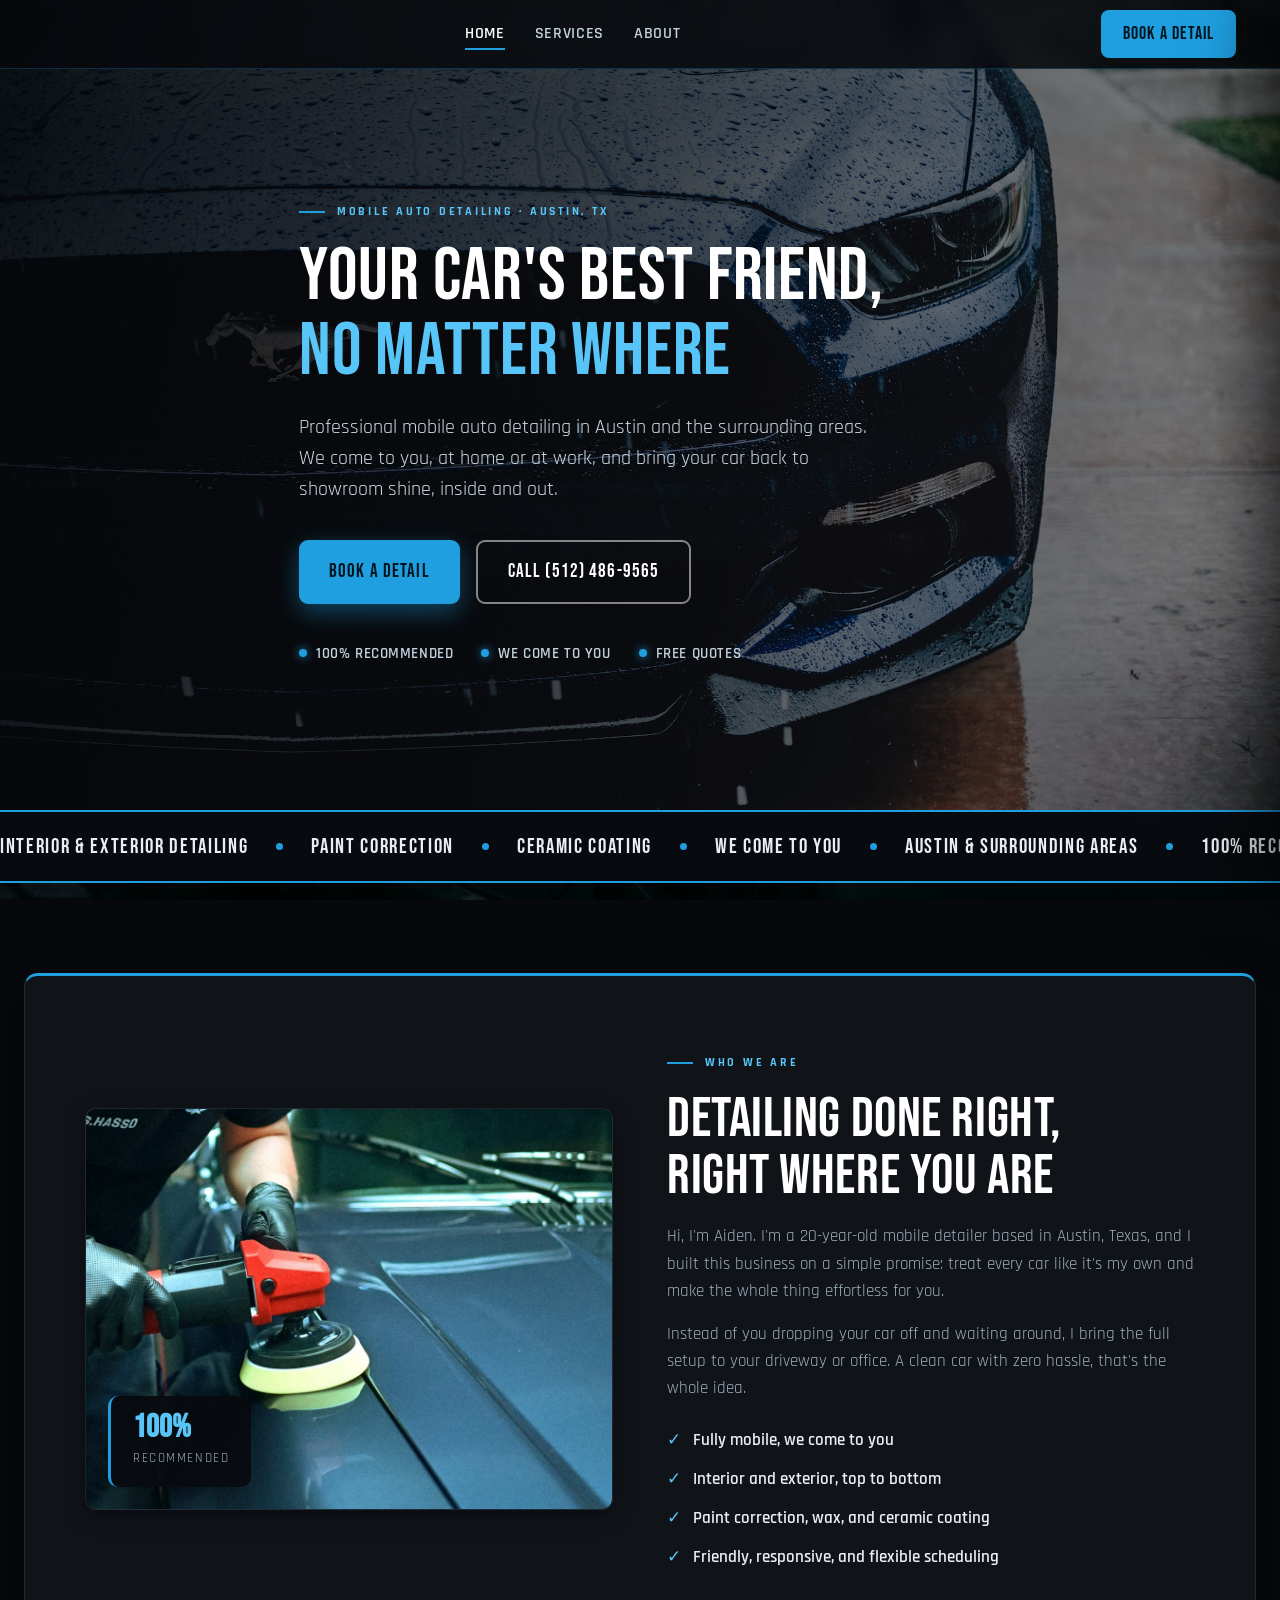
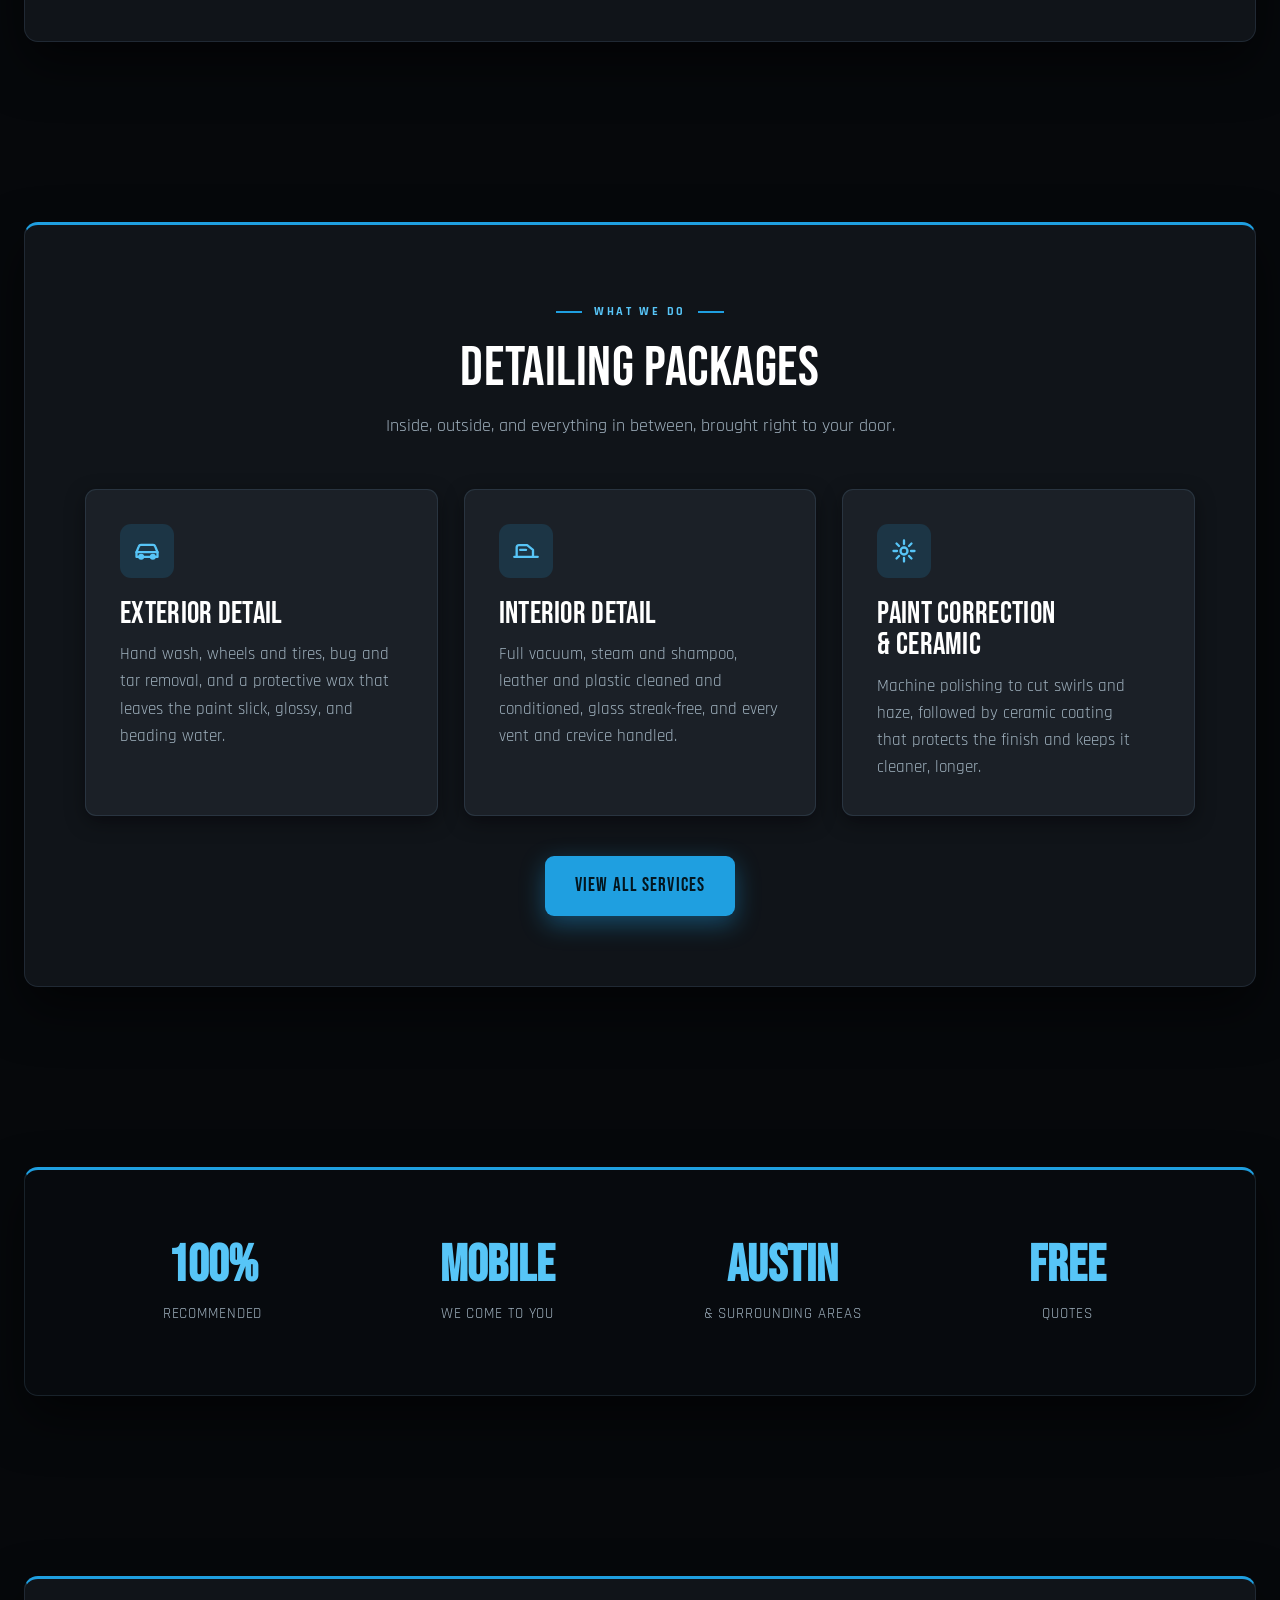
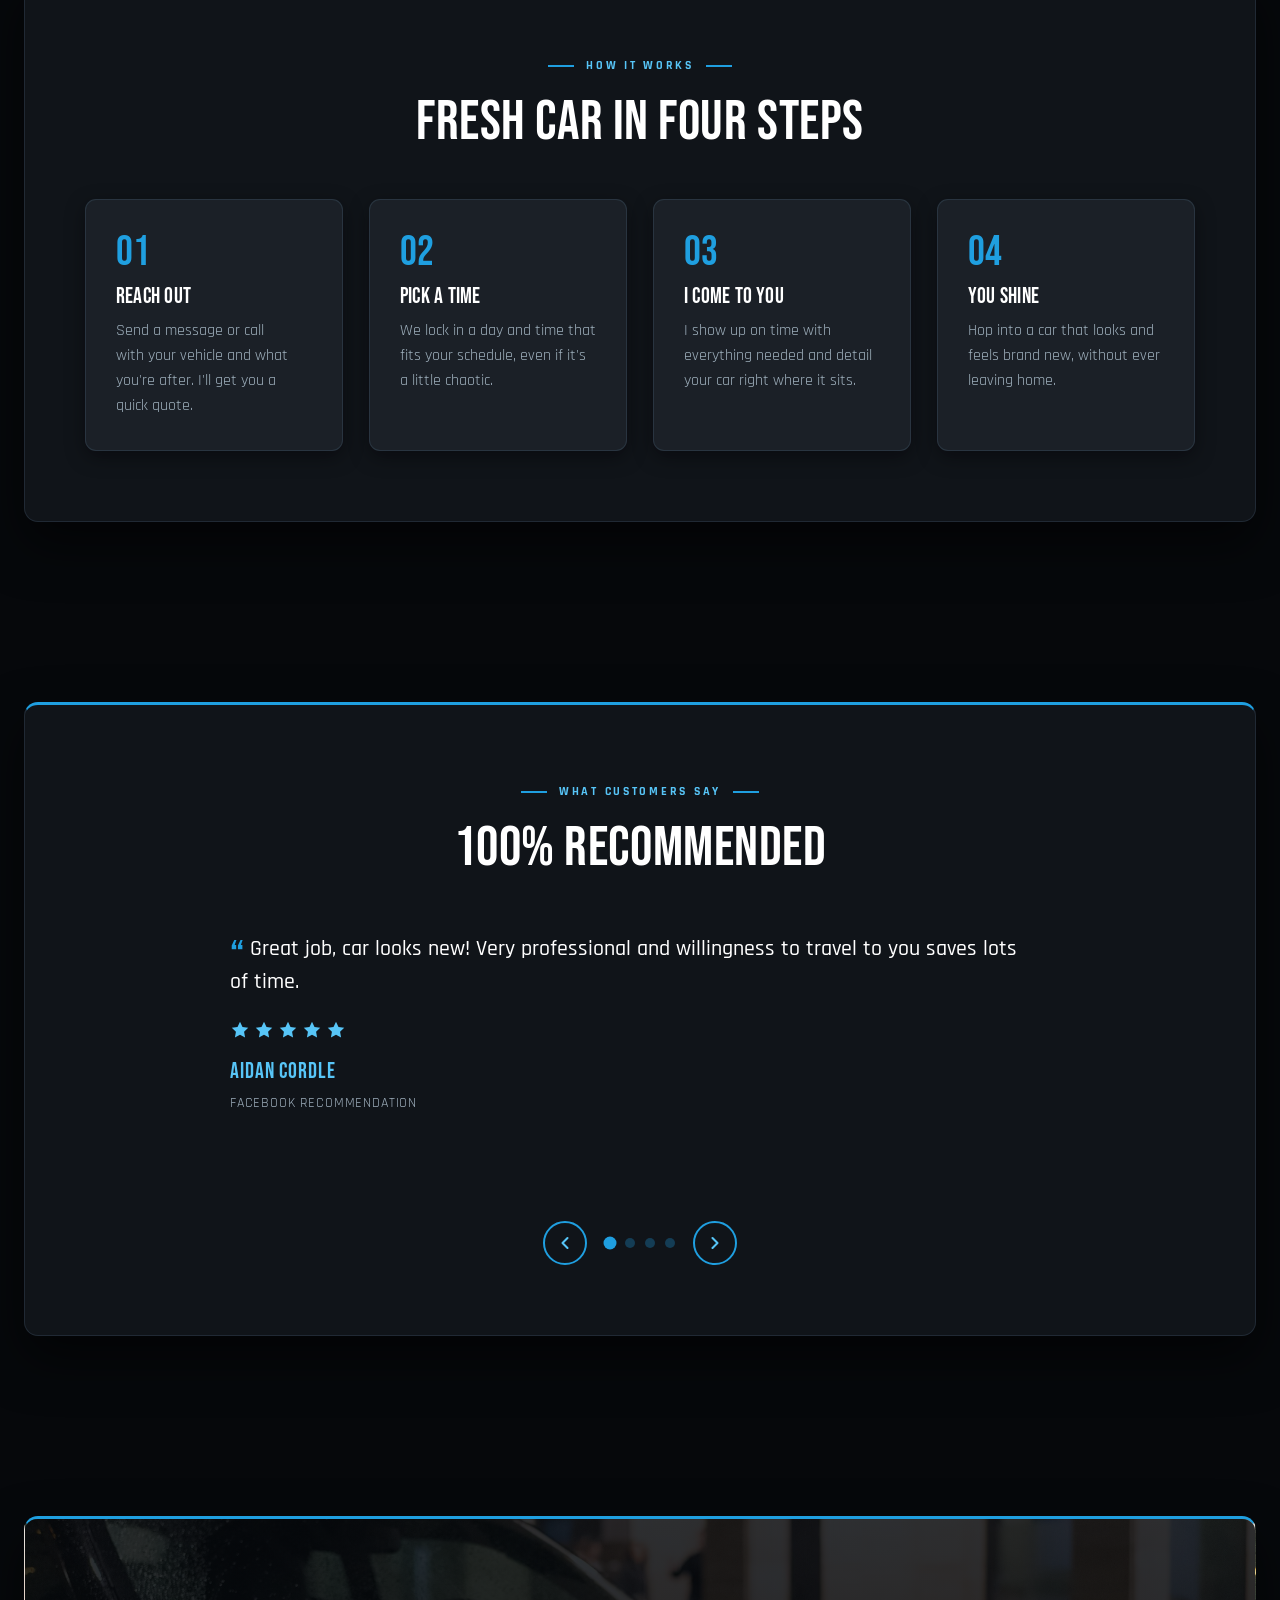
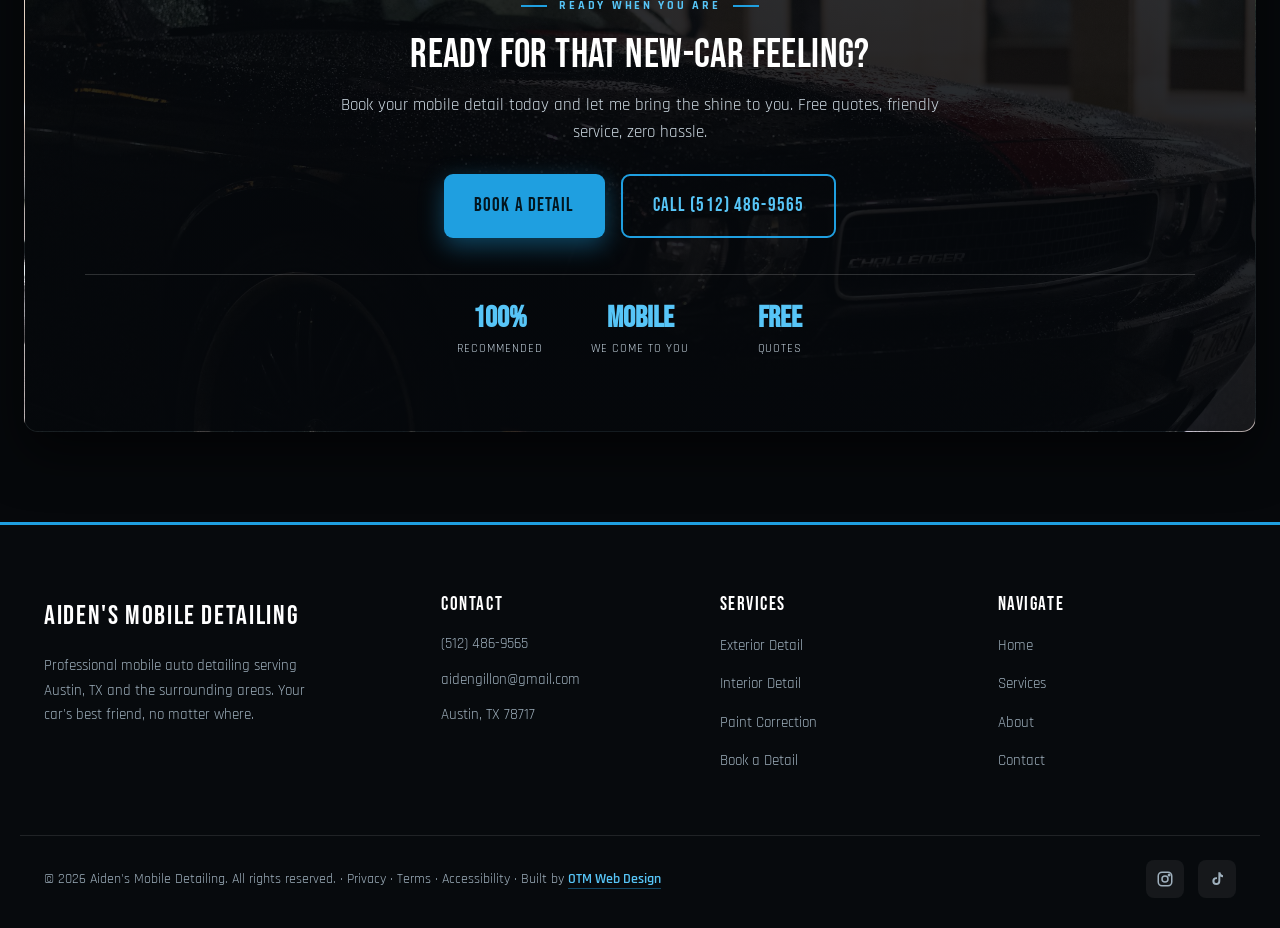
==== index.html @ b5135ea9 "Build Aiden's Mobile Detailing site Mobile auto detailing demo (Austin, TX) on the OTM dark backgrou" ====
<!DOCTYPE html>
<html lang="en">
<head>
  <meta charset="UTF-8">
  <meta name="viewport" content="width=device-width, initial-scale=1.0">

  <title>Mobile Auto Detailing in Austin, TX | Aiden's Mobile Detailing</title>
  <meta name="description" content="Professional mobile auto detailing in Austin, TX. Aiden comes to you for interior and exterior detailing, paint correction, and ceramic coating. Free quotes.">
  <link rel="canonical" href="https://one-true-mission.github.io/aidens-mobile-detailing/">

  <link rel="preconnect" href="https://fonts.googleapis.com">
  <link rel="preconnect" href="https://fonts.gstatic.com" crossorigin>
  <link href="https://fonts.googleapis.com/css2?family=Bebas+Neue&family=Rajdhani:wght@400;500;600;700&display=swap" rel="stylesheet">

  <meta property="og:type" content="website">
  <meta property="og:site_name" content="Aiden's Mobile Detailing">
  <meta property="og:title" content="Mobile Auto Detailing in Austin, TX | Aiden's Mobile Detailing">
  <meta property="og:description" content="Professional mobile auto detailing in Austin, TX. We come to you for interior and exterior detailing, paint correction, and ceramic coating.">
  <meta property="og:url" content="https://one-true-mission.github.io/aidens-mobile-detailing/">
  <meta property="og:image" content="https://one-true-mission.github.io/aidens-mobile-detailing/assets/og-image.jpg">
  <meta name="twitter:card" content="summary_large_image">
  <meta name="twitter:title" content="Mobile Auto Detailing in Austin, TX | Aiden's Mobile Detailing">
  <meta name="twitter:description" content="Professional mobile auto detailing in Austin, TX. We come to you.">
  <meta name="twitter:image" content="https://one-true-mission.github.io/aidens-mobile-detailing/assets/og-image.jpg">

  <script type="application/ld+json">
  {
    "@context": "https://schema.org",
    "@type": "AutoWash",
    "name": "Aiden's Mobile Detailing",
    "description": "Professional mobile auto detailing serving Austin, TX and the surrounding areas. Interior and exterior detailing, paint correction, and ceramic coating, brought to you.",
    "url": "https://one-true-mission.github.io/aidens-mobile-detailing/",
    "logo": "https://one-true-mission.github.io/aidens-mobile-detailing/assets/logo.png",
    "image": "https://one-true-mission.github.io/aidens-mobile-detailing/assets/og-image.jpg",
    "telephone": "+1-512-486-9565",
    "email": "aidengillon@gmail.com",
    "priceRange": "$$",
    "founder": { "@type": "Person", "name": "Aiden Gillon" },
    "address": {
      "@type": "PostalAddress",
      "addressLocality": "Austin",
      "addressRegion": "TX",
      "postalCode": "78717",
      "addressCountry": "US"
    },
    "areaServed": { "@type": "City", "name": "Austin" },
    "aggregateRating": {
      "@type": "AggregateRating",
      "ratingValue": "5.0",
      "reviewCount": "13"
    },
    "sameAs": [
      "https://www.instagram.com/aidens_mobile_detailing/",
      "https://www.tiktok.com/@aidensmobiledetailing"
    ]
  }
  </script>

  <link rel="stylesheet" href="styles.css">
</head>
<body data-page="home">

  <!-- NAV -->
  <nav class="nav">
    <div class="nav-inner">
      <a class="brand" href="index.html" aria-label="Aiden's Mobile Detailing home">
        <img src="assets/logo.png" alt="Aiden's Mobile Detailing logo" onerror="this.style.display='none'">
      </a>
      <ul class="nav-links">
        <li><a href="index.html" data-nav="home">Home</a></li>
        <li><a href="services.html" data-nav="services">Services</a></li>
        <li><a href="about.html" data-nav="about">About</a></li>
      </ul>
      <a href="contact.html" class="nav-cta">Book a Detail</a>
      <button class="hamburger" aria-label="Open menu" aria-expanded="false"><span></span><span></span><span></span></button>
    </div>
  </nav>

  <div class="nav-backdrop"></div>
  <aside class="mobile-menu" aria-label="Mobile navigation">
    <a href="index.html" data-nav="home">Home</a>
    <a href="services.html" data-nav="services">Services</a>
    <a href="about.html" data-nav="about">About</a>
    <a href="contact.html" data-nav="contact">Contact</a>
    <a href="contact.html" class="btn">Book a Detail</a>
  </aside>

  <!-- HERO -->
  <header class="hero" style="background-image:url('assets/hero-home.jpg')">
    <div class="inner hero-content">
      <span class="eyebrow">Mobile Auto Detailing &middot; Austin, TX</span>
      <h1>Your Car's Best Friend, <span>No Matter Where</span></h1>
      <p>Professional mobile auto detailing in Austin and the surrounding areas. We come to you, at home or at work, and bring your car back to showroom shine, inside and out.</p>
      <div class="hero-actions">
        <a href="contact.html" class="btn btn-primary">Book a Detail</a>
        <a href="tel:+15124869565" class="btn btn-ghost">Call (512) 486-9565</a>
      </div>
      <div class="hero-trust">
        <span>100% Recommended</span>
        <span>We Come To You</span>
        <span>Free Quotes</span>
      </div>
    </div>
  </header>

  <!-- MARQUEE -->
  <div class="marquee" aria-hidden="true">
    <div class="marquee-track">
      <span class="marquee-item">Interior &amp; Exterior Detailing</span>
      <span class="marquee-item">Paint Correction</span>
      <span class="marquee-item">Ceramic Coating</span>
      <span class="marquee-item">We Come To You</span>
      <span class="marquee-item">Austin &amp; Surrounding Areas</span>
      <span class="marquee-item">100% Recommended</span>
      <span class="marquee-item">Interior &amp; Exterior Detailing</span>
      <span class="marquee-item">Paint Correction</span>
      <span class="marquee-item">Ceramic Coating</span>
      <span class="marquee-item">We Come To You</span>
      <span class="marquee-item">Austin &amp; Surrounding Areas</span>
      <span class="marquee-item">100% Recommended</span>
    </div>
  </div>

  <!-- INTRO -->
  <section>
    <div class="container">
      <div class="intro-grid">
        <div class="intro-media">
          <img src="assets/about-main.jpg" alt="Aiden machine-polishing a car's paint during a mobile detail" onerror="this.style.display='none'">
          <div class="intro-badge">
            <strong>100%</strong>
            <span>Recommended</span>
          </div>
        </div>
        <div class="intro-copy">
          <span class="eyebrow">Who We Are</span>
          <h2>Detailing Done Right, Right Where You Are</h2>
          <p>Hi, I'm Aiden. I'm a 20-year-old mobile detailer based in Austin, Texas, and I built this business on a simple promise: treat every car like it's my own and make the whole thing effortless for you.</p>
          <p>Instead of you dropping your car off and waiting around, I bring the full setup to your driveway or office. A clean car with zero hassle, that's the whole idea.</p>
          <ul class="intro-list">
            <li>Fully mobile, we come to you</li>
            <li>Interior and exterior, top to bottom</li>
            <li>Paint correction, wax, and ceramic coating</li>
            <li>Friendly, responsive, and flexible scheduling</li>
          </ul>
        </div>
      </div>
    </div>
  </section>

  <!-- SERVICES -->
  <section>
    <div class="container">
      <div class="section-head center">
        <span class="eyebrow eyebrow--center">What We Do</span>
        <h2>Detailing Packages</h2>
        <p class="lede">Inside, outside, and everything in between, brought right to your door.</p>
      </div>
      <div class="card-grid">
        <article class="card">
          <div class="card-icon" aria-hidden="true"><svg viewBox="0 0 24 24" fill="none" stroke="currentColor" stroke-width="2" stroke-linecap="round" stroke-linejoin="round"><path d="M3 13l2-5a2 2 0 0 1 2-1.3h10A2 2 0 0 1 19 8l2 5"/><path d="M3 13h18v4H3z"/><circle cx="7" cy="17" r="1.6"/><circle cx="17" cy="17" r="1.6"/></svg></div>
          <h3>Exterior Detail</h3>
          <p>Hand wash, wheels and tires, bug and tar removal, and a protective wax that leaves the paint slick, glossy, and beading water.</p>
        </article>
        <article class="card">
          <div class="card-icon" aria-hidden="true"><svg viewBox="0 0 24 24" fill="none" stroke="currentColor" stroke-width="2" stroke-linecap="round" stroke-linejoin="round"><path d="M4 17V9a2 2 0 0 1 2-2h7l5 4v6"/><path d="M2 17h20"/><path d="M7 11h5"/></svg></div>
          <h3>Interior Detail</h3>
          <p>Full vacuum, steam and shampoo, leather and plastic cleaned and conditioned, glass streak-free, and every vent and crevice handled.</p>
        </article>
        <article class="card">
          <div class="card-icon" aria-hidden="true"><svg viewBox="0 0 24 24" fill="none" stroke="currentColor" stroke-width="2" stroke-linecap="round" stroke-linejoin="round"><circle cx="12" cy="12" r="3"/><path d="M12 3v3M12 18v3M3 12h3M18 12h3M5.6 5.6l2.1 2.1M16.3 16.3l2.1 2.1M18.4 5.6l-2.1 2.1M7.7 16.3l-2.1 2.1"/></svg></div>
          <h3>Paint Correction &amp; Ceramic</h3>
          <p>Machine polishing to cut swirls and haze, followed by ceramic coating that protects the finish and keeps it cleaner, longer.</p>
        </article>
      </div>
      <div class="services-more">
        <a href="services.html" class="btn btn-primary">View All Services</a>
      </div>
    </div>
  </section>

  <!-- STATS -->
  <section>
    <div class="container container--deep">
      <div class="stats-grid">
        <div class="stat"><strong>100%</strong><span>Recommended</span></div>
        <div class="stat"><strong>Mobile</strong><span>We Come To You</span></div>
        <div class="stat"><strong>Austin</strong><span>&amp; Surrounding Areas</span></div>
        <div class="stat"><strong>Free</strong><span>Quotes</span></div>
      </div>
    </div>
  </section>

  <!-- PROCESS -->
  <section>
    <div class="container">
      <div class="section-head center">
        <span class="eyebrow eyebrow--center">How It Works</span>
        <h2>Fresh Car in Four Steps</h2>
      </div>
      <div class="process-grid">
        <div class="step"><span class="step-num">01</span><h3>Reach Out</h3><p>Send a message or call with your vehicle and what you're after. I'll get you a quick quote.</p></div>
        <div class="step"><span class="step-num">02</span><h3>Pick a Time</h3><p>We lock in a day and time that fits your schedule, even if it's a little chaotic.</p></div>
        <div class="step"><span class="step-num">03</span><h3>I Come To You</h3><p>I show up on time with everything needed and detail your car right where it sits.</p></div>
        <div class="step"><span class="step-num">04</span><h3>You Shine</h3><p>Hop into a car that looks and feels brand new, without ever leaving home.</p></div>
      </div>
    </div>
  </section>

  <!-- REVIEWS -->
  <section>
    <div class="container">
      <div class="section-head center">
        <span class="eyebrow eyebrow--center">What Customers Say</span>
        <h2>100% Recommended</h2>
      </div>
      <div class="reviews-viewport" data-reviews>
        <div class="reviews-track">
          <div class="review">
            <p class="review-quote">Great job, car looks new! Very professional and willingness to travel to you saves lots of time.</p>
            <div class="review-stars" aria-label="5 out of 5 stars">
              <svg viewBox="0 0 24 24" fill="currentColor"><path d="M12 2l3 6.3 6.9 1-5 4.9 1.2 6.8L12 17.8 5.9 21l1.2-6.8-5-4.9 6.9-1z"/></svg>
              <svg viewBox="0 0 24 24" fill="currentColor"><path d="M12 2l3 6.3 6.9 1-5 4.9 1.2 6.8L12 17.8 5.9 21l1.2-6.8-5-4.9 6.9-1z"/></svg>
              <svg viewBox="0 0 24 24" fill="currentColor"><path d="M12 2l3 6.3 6.9 1-5 4.9 1.2 6.8L12 17.8 5.9 21l1.2-6.8-5-4.9 6.9-1z"/></svg>
              <svg viewBox="0 0 24 24" fill="currentColor"><path d="M12 2l3 6.3 6.9 1-5 4.9 1.2 6.8L12 17.8 5.9 21l1.2-6.8-5-4.9 6.9-1z"/></svg>
              <svg viewBox="0 0 24 24" fill="currentColor"><path d="M12 2l3 6.3 6.9 1-5 4.9 1.2 6.8L12 17.8 5.9 21l1.2-6.8-5-4.9 6.9-1z"/></svg>
            </div>
            <div class="review-name">Aidan Cordle</div>
            <div class="review-meta">Facebook Recommendation</div>
          </div>
          <div class="review">
            <p class="review-quote">Did an awesome job on my S3. The wax and clear coat kept it clean for a long time too. Friendly, responsive, good communicator, and flexible to my chaotic schedule. Going back for a second detail in a few weeks. Aiden has my business!</p>
            <div class="review-stars" aria-label="5 out of 5 stars">
              <svg viewBox="0 0 24 24" fill="currentColor"><path d="M12 2l3 6.3 6.9 1-5 4.9 1.2 6.8L12 17.8 5.9 21l1.2-6.8-5-4.9 6.9-1z"/></svg>
              <svg viewBox="0 0 24 24" fill="currentColor"><path d="M12 2l3 6.3 6.9 1-5 4.9 1.2 6.8L12 17.8 5.9 21l1.2-6.8-5-4.9 6.9-1z"/></svg>
              <svg viewBox="0 0 24 24" fill="currentColor"><path d="M12 2l3 6.3 6.9 1-5 4.9 1.2 6.8L12 17.8 5.9 21l1.2-6.8-5-4.9 6.9-1z"/></svg>
              <svg viewBox="0 0 24 24" fill="currentColor"><path d="M12 2l3 6.3 6.9 1-5 4.9 1.2 6.8L12 17.8 5.9 21l1.2-6.8-5-4.9 6.9-1z"/></svg>
              <svg viewBox="0 0 24 24" fill="currentColor"><path d="M12 2l3 6.3 6.9 1-5 4.9 1.2 6.8L12 17.8 5.9 21l1.2-6.8-5-4.9 6.9-1z"/></svg>
            </div>
            <div class="review-name">Cody Youshock</div>
            <div class="review-meta">Facebook Recommendation</div>
          </div>
          <div class="review">
            <p class="review-quote">Detailed my truck interior and did an excellent job.</p>
            <div class="review-stars" aria-label="5 out of 5 stars">
              <svg viewBox="0 0 24 24" fill="currentColor"><path d="M12 2l3 6.3 6.9 1-5 4.9 1.2 6.8L12 17.8 5.9 21l1.2-6.8-5-4.9 6.9-1z"/></svg>
              <svg viewBox="0 0 24 24" fill="currentColor"><path d="M12 2l3 6.3 6.9 1-5 4.9 1.2 6.8L12 17.8 5.9 21l1.2-6.8-5-4.9 6.9-1z"/></svg>
              <svg viewBox="0 0 24 24" fill="currentColor"><path d="M12 2l3 6.3 6.9 1-5 4.9 1.2 6.8L12 17.8 5.9 21l1.2-6.8-5-4.9 6.9-1z"/></svg>
              <svg viewBox="0 0 24 24" fill="currentColor"><path d="M12 2l3 6.3 6.9 1-5 4.9 1.2 6.8L12 17.8 5.9 21l1.2-6.8-5-4.9 6.9-1z"/></svg>
              <svg viewBox="0 0 24 24" fill="currentColor"><path d="M12 2l3 6.3 6.9 1-5 4.9 1.2 6.8L12 17.8 5.9 21l1.2-6.8-5-4.9 6.9-1z"/></svg>
            </div>
            <div class="review-name">Marc Joseph</div>
            <div class="review-meta">Facebook Recommendation</div>
          </div>
          <div class="review">
            <p class="review-quote">Aiden confirmed our appointment and was early. My Porsche was in bad need of cleaning and I pointed out a few problem spots (between seats, wheels, etc.) that were addressed. The windows are so clean, if they weren't tinted I wouldn't know if they were up or down. I didn't have to drive and leave my vehicle for a few hours.</p>
            <div class="review-stars" aria-label="5 out of 5 stars">
              <svg viewBox="0 0 24 24" fill="currentColor"><path d="M12 2l3 6.3 6.9 1-5 4.9 1.2 6.8L12 17.8 5.9 21l1.2-6.8-5-4.9 6.9-1z"/></svg>
              <svg viewBox="0 0 24 24" fill="currentColor"><path d="M12 2l3 6.3 6.9 1-5 4.9 1.2 6.8L12 17.8 5.9 21l1.2-6.8-5-4.9 6.9-1z"/></svg>
              <svg viewBox="0 0 24 24" fill="currentColor"><path d="M12 2l3 6.3 6.9 1-5 4.9 1.2 6.8L12 17.8 5.9 21l1.2-6.8-5-4.9 6.9-1z"/></svg>
              <svg viewBox="0 0 24 24" fill="currentColor"><path d="M12 2l3 6.3 6.9 1-5 4.9 1.2 6.8L12 17.8 5.9 21l1.2-6.8-5-4.9 6.9-1z"/></svg>
              <svg viewBox="0 0 24 24" fill="currentColor"><path d="M12 2l3 6.3 6.9 1-5 4.9 1.2 6.8L12 17.8 5.9 21l1.2-6.8-5-4.9 6.9-1z"/></svg>
            </div>
            <div class="review-name">David Kouzmanoff</div>
            <div class="review-meta">Facebook Recommendation</div>
          </div>
        </div>
      </div>
      <div class="reviews-controls">
        <button class="rev-btn" data-rev-prev aria-label="Previous review"><svg viewBox="0 0 24 24" fill="none" stroke="currentColor" stroke-width="2.5" stroke-linecap="round" stroke-linejoin="round"><path d="M15 18l-6-6 6-6"/></svg></button>
        <div class="rev-dots">
          <button class="rev-dot is-active" aria-label="Review 1"></button>
          <button class="rev-dot" aria-label="Review 2"></button>
          <button class="rev-dot" aria-label="Review 3"></button>
          <button class="rev-dot" aria-label="Review 4"></button>
        </div>
        <button class="rev-btn" data-rev-next aria-label="Next review"><svg viewBox="0 0 24 24" fill="none" stroke="currentColor" stroke-width="2.5" stroke-linecap="round" stroke-linejoin="round"><path d="M9 6l6 6-6 6"/></svg></button>
      </div>
    </div>
  </section>

  <!-- CTA -->
  <section>
    <div class="container cta">
      <span class="eyebrow eyebrow--center">Ready When You Are</span>
      <h2>Ready for That New-Car Feeling?</h2>
      <p>Book your mobile detail today and let me bring the shine to you. Free quotes, friendly service, zero hassle.</p>
      <div class="cta-actions">
        <a href="contact.html" class="btn btn-primary">Book a Detail</a>
        <a href="tel:+15124869565" class="btn btn-outline">Call (512) 486-9565</a>
      </div>
      <div class="cta-trust">
        <div><strong>100%</strong><span>Recommended</span></div>
        <div><strong>Mobile</strong><span>We Come To You</span></div>
        <div><strong>Free</strong><span>Quotes</span></div>
      </div>
    </div>
  </section>

  <!-- FOOTER -->
  <footer class="footer">
    <div class="footer-grid">
      <div class="footer-brand">
        <span class="brand-mark">AIDEN'S MOBILE DETAILING</span>
        <p>Professional mobile auto detailing serving Austin, TX and the surrounding areas. Your car's best friend, no matter where.</p>
      </div>
      <div>
        <h4>Contact</h4>
        <ul class="footer-contact">
          <li><a href="tel:+15124869565">(512) 486-9565</a></li>
          <li><a href="mailto:aidengillon@gmail.com">aidengillon@gmail.com</a></li>
          <li><span>Austin, TX 78717</span></li>
        </ul>
      </div>
      <div>
        <h4>Services</h4>
        <ul>
          <li><a href="services.html">Exterior Detail</a></li>
          <li><a href="services.html">Interior Detail</a></li>
          <li><a href="services.html">Paint Correction</a></li>
          <li><a href="contact.html">Book a Detail</a></li>
        </ul>
      </div>
      <div>
        <h4>Navigate</h4>
        <ul>
          <li><a href="index.html">Home</a></li>
          <li><a href="services.html">Services</a></li>
          <li><a href="about.html">About</a></li>
          <li><a href="contact.html">Contact</a></li>
        </ul>
      </div>
    </div>
    <div class="footer-bottom">
      <div>&copy; 2026 Aiden's Mobile Detailing. All rights reserved. &middot;
        <a href="privacy.html">Privacy</a> &middot;
        <a href="terms.html">Terms</a> &middot;
        <a href="accessibility.html">Accessibility</a> &middot;
        Built by <a href="https://otm-designs.com" target="_blank" rel="noopener">OTM Web Design</a>
      </div>
      <div class="footer-social">
        <a href="https://www.instagram.com/aidens_mobile_detailing/" target="_blank" rel="noopener" aria-label="Aiden's Mobile Detailing on Instagram">
          <svg viewBox="0 0 24 24" fill="none" stroke="currentColor" stroke-width="2" stroke-linecap="round" stroke-linejoin="round"><rect x="3" y="3" width="18" height="18" rx="5"/><circle cx="12" cy="12" r="4"/><circle cx="17.5" cy="6.5" r="1"/></svg>
        </a>
        <a href="https://www.tiktok.com/@aidensmobiledetailing" target="_blank" rel="noopener" aria-label="Aiden's Mobile Detailing on TikTok">
          <svg viewBox="0 0 24 24" fill="currentColor"><path d="M16.5 3c.3 2.1 1.6 3.6 3.5 3.9v2.6c-1.3.1-2.5-.3-3.6-1v6.3a5.3 5.3 0 1 1-5.3-5.3c.3 0 .6 0 .9.1v2.7a2.6 2.6 0 1 0 1.8 2.5V3z"/></svg>
        </a>
      </div>
    </div>
  </footer>

  <a href="tel:+15124869565" class="call-bar">Call Now &middot; (512) 486-9565</a>

  <script src="script.js"></script>
</body>
</html>
---- styles.css ----
/* ============================================================
   AIDEN'S MOBILE DETAILING
   Built by OTM Web Design
   Background build: dark "glass" graphite frames floating over a
   glossy worksite car background. Electric-blue brand accent.
   ============================================================ */

/* ---------- RESET ---------- */
*, *::before, *::after { box-sizing: border-box; margin: 0; padding: 0; }
html { scroll-behavior: smooth; -webkit-text-size-adjust: 100%; }
img { max-width: 100%; display: block; }
a { text-decoration: none; color: inherit; }
ul { list-style: none; }
button { font-family: inherit; cursor: pointer; border: none; background: none; }
input, textarea, select { font-family: inherit; }

/* ---------- TOKENS ---------- */
:root {
  --accent: #1f9fe0;
  --accent-bright: #57c5f7;
  --accent-deep: #0b6aa6;
  --accent-rgb: 31, 159, 224;

  --ink: #e8eef3;
  --ink-soft: #9fb0bd;

  --frame: rgba(19, 23, 29, 0.86);
  --frame-card: rgba(28, 33, 41, 0.94);
  --frame-deep: rgba(8, 11, 15, 0.96);
  --frame-deep-text: #e8eef3;
  --frame-deep-soft: #9fb0bd;

  --footer-bg: #070a0d;
  --line: rgba(120, 160, 190, 0.16);

  --bg-fallback: #06080b;
  --media-fallback: linear-gradient(150deg, #12181f 0%, #070a0d 100%);

  --shadow-soft: 0 6px 20px rgba(0, 0, 0, 0.4);
  --shadow-lift: 0 22px 50px rgba(0, 0, 0, 0.55);

  --container: 1240px;
  --radius: 14px;
  --radius-card: 11px;

  --font-display: 'Bebas Neue', 'Arial Narrow', sans-serif;
  --font-body: 'Rajdhani', 'Segoe UI', system-ui, sans-serif;
}

/* ---------- BASE ---------- */
body {
  font-family: var(--font-body);
  font-size: 17px;
  line-height: 1.6;
  color: var(--ink);
  background: var(--bg-fallback);
  overflow-x: hidden;
}
body.nav-open { overflow: hidden; }

body::before {
  content: "";
  position: fixed;
  inset: 0;
  background-image: url('assets/body-bg.jpg');
  background-size: cover;
  background-position: center;
  background-color: var(--bg-fallback);
  filter: brightness(0.4) saturate(1.05);
  z-index: -2;
}
body::after {
  content: "";
  position: fixed;
  inset: 0;
  background: radial-gradient(1200px 600px at 70% -10%, rgba(var(--accent-rgb), 0.16), transparent 60%);
  z-index: -1;
}

h1, h2, h3, h4 {
  font-family: var(--font-display);
  font-weight: 400;
  line-height: 1.02;
  letter-spacing: 0.01em;
  text-transform: uppercase;
  text-wrap: balance;
  color: #fff;
}
p { text-wrap: pretty; }

h1 { font-size: clamp(2.8rem, 6vw, 4.6rem); }
h2 { font-size: clamp(2.2rem, 4.5vw, 3.5rem); }
h3 { font-size: clamp(1.5rem, 2.4vw, 2rem); }

.lede { font-size: 1.15rem; color: var(--ink-soft); text-wrap: pretty; }

/* ---------- SHARED LAYOUT ---------- */
.inner { width: 100%; max-width: var(--container); margin: 0 auto; padding: 0 24px; }
section { padding: 90px 0; position: relative; }

.container {
  position: relative;
  width: calc(100% - 48px);
  max-width: var(--container);
  margin: 0 auto;
  background: var(--frame);
  border: 1px solid var(--line);
  border-top: 3px solid var(--accent);
  border-radius: var(--radius);
  box-shadow: var(--shadow-lift);
  backdrop-filter: blur(8px);
  padding: 70px 60px;
}
.container--deep { background: var(--frame-deep); }
.container--prose { max-width: 880px; }

/* ---------- EYEBROW ---------- */
.eyebrow { display: inline-flex; align-items: center; gap: 12px; font-size: 0.78rem; font-weight: 700; letter-spacing: 0.22em; text-transform: uppercase; color: var(--accent-bright); margin-bottom: 18px; }
.eyebrow::before { content: ""; width: 26px; height: 2px; background: var(--accent); }
.eyebrow--center { justify-content: center; }
.eyebrow--center::after { content: ""; width: 26px; height: 2px; background: var(--accent); }

/* ---------- BUTTONS ---------- */
.btn { display: inline-flex; align-items: center; justify-content: center; gap: 10px; font-family: var(--font-display); font-size: 1.18rem; letter-spacing: 0.06em; text-transform: uppercase; padding: 15px 30px; border-radius: 9px; transition: transform 0.2s ease, background 0.2s ease, color 0.2s ease, box-shadow 0.2s ease; }
.btn-primary { background: var(--accent); color: #03161f; box-shadow: 0 8px 24px rgba(var(--accent-rgb), 0.4); }
.btn-primary:hover { background: var(--accent-bright); transform: translateY(-3px); box-shadow: 0 12px 30px rgba(var(--accent-rgb), 0.5); }
.btn-outline { border: 2px solid var(--accent); color: var(--accent-bright); }
.btn-outline:hover { background: var(--accent); color: #03161f; transform: translateY(-3px); }
.btn-ghost { border: 2px solid rgba(255, 255, 255, 0.5); color: #fff; }
.btn-ghost:hover { background: #fff; color: #06080b; transform: translateY(-3px); }
.btn-block { width: 100%; }

/* ============================================================
   NAV
   ============================================================ */
.nav { position: fixed; top: 0; left: 0; right: 0; z-index: 100; background: rgba(6, 9, 12, 0.86); backdrop-filter: blur(10px); border-bottom: 1px solid rgba(var(--accent-rgb), 0.25); }
.nav-inner { display: flex; align-items: center; justify-content: space-between; max-width: var(--container); margin: 0 auto; padding: 10px 24px; }
.brand { display: flex; align-items: center; }
.brand img { height: 60px; width: auto; filter: drop-shadow(0 2px 8px rgba(0, 0, 0, 0.6)); transition: transform 0.25s ease; }
.brand:hover img { transform: scale(1.04); }
.nav-links { display: flex; align-items: center; gap: 30px; }
.nav-links a { font-size: 1.02rem; font-weight: 600; letter-spacing: 0.04em; text-transform: uppercase; color: #c4d2dd; padding: 6px 0; position: relative; transition: color 0.2s ease; }
.nav-links a::after { content: ""; position: absolute; left: 0; bottom: 0; width: 0; height: 2px; background: var(--accent); transition: width 0.25s ease; }
.nav-links a:hover, .nav-links a.is-active { color: #fff; }
.nav-links a:hover::after, .nav-links a.is-active::after { width: 100%; }
.nav-cta { font-family: var(--font-display); font-size: 1.1rem; letter-spacing: 0.06em; background: var(--accent); color: #03161f !important; padding: 10px 22px; border-radius: 8px; transition: background 0.2s ease, transform 0.2s ease; }
.nav-cta::after { display: none; }
.nav-cta:hover { background: var(--accent-bright); transform: translateY(-2px); }

/* ---------- HAMBURGER ---------- */
.hamburger { display: none; position: relative; width: 48px; height: 48px; margin-left: auto; z-index: 220; }
.hamburger span { position: absolute; left: 11px; width: 26px; height: 2.5px; background: var(--accent-bright); border-radius: 2px; transition: transform 0.3s cubic-bezier(0.5, 0, 0.2, 1), opacity 0.3s cubic-bezier(0.5, 0, 0.2, 1); }
.hamburger span:nth-child(1) { top: 16px; }
.hamburger span:nth-child(2) { top: 22.75px; }
.hamburger span:nth-child(3) { top: 29.5px; }
.hamburger.is-open span:nth-child(1) { transform: translateY(6.75px) rotate(45deg); }
.hamburger.is-open span:nth-child(2) { opacity: 0; }
.hamburger.is-open span:nth-child(3) { transform: translateY(-6.75px) rotate(-45deg); }

/* ---------- MOBILE MENU ---------- */
.nav-backdrop { position: fixed; inset: 0; background: rgba(0, 0, 0, 0.6); backdrop-filter: blur(2px); opacity: 0; pointer-events: none; transition: opacity 0.35s ease; z-index: 200; }
.nav-backdrop.is-open { opacity: 1; pointer-events: auto; }
.mobile-menu { position: fixed; top: 0; right: 0; bottom: 0; width: min(78vw, 360px); background: linear-gradient(165deg, #0a0e13 0%, #10161e 60%, #0c1218 100%); border-left: 3px solid var(--accent); box-shadow: -20px 0 60px rgba(0, 0, 0, 0.6); padding: 96px 32px 50px; transform: translateX(100%); transition: transform 0.4s cubic-bezier(0.5, 0, 0.2, 1); z-index: 210; display: flex; flex-direction: column; }
.mobile-menu.is-open { transform: translateX(0); }
.mobile-menu a { font-family: var(--font-display); font-size: 1.55rem; letter-spacing: 0.1em; text-transform: uppercase; color: #e8eef3; padding: 18px 0; border-bottom: 1px solid rgba(var(--accent-rgb), 0.22); transition: color 0.3s cubic-bezier(0.5, 0, 0.2, 1), padding-left 0.3s cubic-bezier(0.5, 0, 0.2, 1); }
.mobile-menu a:hover, .mobile-menu a.is-active { color: var(--accent-bright); padding-left: 10px; }
.mobile-menu .btn { margin-top: 26px; width: 100%; background: var(--accent); color: #03161f; }
.mobile-menu .btn:hover { background: var(--accent-bright); }

/* ============================================================
   HERO
   ============================================================ */
.hero { position: relative; min-height: 90vh; display: flex; align-items: center; padding: 140px 0 90px; background-color: #06080b; background-size: cover; background-position: center; overflow: hidden; }
.hero::before { content: ""; position: absolute; inset: 0; background: linear-gradient(100deg, rgba(4, 6, 9, 0.92) 0%, rgba(4, 6, 9, 0.74) 44%, rgba(4, 6, 9, 0.34) 100%); }
.hero-content { position: relative; max-width: 730px; }
.hero h1 { margin-bottom: 22px; }
.hero h1 span { color: var(--accent-bright); }
.hero p { color: #cdd9e2; font-size: 1.22rem; max-width: 590px; margin-bottom: 34px; }
.hero-actions { display: flex; flex-wrap: wrap; gap: 16px; }
.hero-trust { display: flex; flex-wrap: wrap; gap: 14px 28px; margin-top: 38px; }
.hero-trust span { display: inline-flex; align-items: center; gap: 9px; font-size: 0.92rem; font-weight: 600; letter-spacing: 0.04em; text-transform: uppercase; color: #c4d2dd; }
.hero-trust span::before { content: ""; width: 8px; height: 8px; border-radius: 50%; background: var(--accent); box-shadow: 0 0 10px rgba(var(--accent-rgb), 0.9); }

/* ---------- PAGE HERO ---------- */
.page-hero { position: relative; display: flex; align-items: center; text-align: center; min-height: 48vh; padding: 150px 0 80px; background-color: #06080b; background-size: cover; background-position: center; border-bottom: 3px solid var(--accent); overflow: hidden; }
.page-hero::before { content: ""; position: absolute; inset: 0; background: linear-gradient(180deg, rgba(4, 6, 9, 0.84) 0%, rgba(4, 6, 9, 0.68) 100%); }
.page-hero .inner { position: relative; max-width: 840px; }
.page-hero .eyebrow { justify-content: center; }
.page-hero h1 { margin-bottom: 18px; }
.page-hero p { color: #cdd9e2; font-size: 1.15rem; max-width: 640px; margin: 0 auto; }
.page-hero--short { min-height: 30vh; padding: 140px 0 56px; background-image: linear-gradient(150deg, #0e141b 0%, #06080b 100%); }
.page-hero--short::before { background: none; }
.page-hero--short p { color: var(--accent-bright); font-weight: 600; letter-spacing: 0.05em; text-transform: uppercase; font-size: 0.92rem; }

/* ============================================================
   MARQUEE
   ============================================================ */
.marquee { background: var(--frame-deep); border-top: 2px solid var(--accent); border-bottom: 2px solid var(--accent); overflow: hidden; }
.marquee-track { display: flex; width: max-content; animation: marquee 38s linear infinite; }
.marquee:hover .marquee-track { animation-play-state: paused; }
.marquee-item { display: inline-flex; align-items: center; padding: 18px 0; font-family: var(--font-display); font-size: 1.3rem; letter-spacing: 0.08em; color: var(--frame-deep-text); white-space: nowrap; }
.marquee-item::after { content: ""; display: inline-block; width: 7px; height: 7px; border-radius: 50%; background: var(--accent); margin: 0 28px; }
@keyframes marquee { from { transform: translateX(0); } to { transform: translateX(-50%); } }
@media (prefers-reduced-motion: reduce) { .marquee-track { animation: none; flex-wrap: wrap; justify-content: center; } }

/* ============================================================
   SECTION HEADS + INTRO
   ============================================================ */
.section-head { max-width: 760px; margin-bottom: 48px; }
.section-head.center { margin-left: auto; margin-right: auto; text-align: center; }
.section-head p { margin-top: 14px; }

.intro-grid { display: grid; grid-template-columns: 1fr 1fr; gap: 54px; align-items: center; }
.intro-media { position: relative; min-height: 400px; border-radius: var(--radius-card); background: var(--media-fallback); box-shadow: var(--shadow-soft); overflow: hidden; border: 1px solid var(--line); }
.intro-media img { width: 100%; height: 100%; min-height: 400px; object-fit: cover; }
.intro-badge { position: absolute; bottom: 22px; left: 22px; background: var(--frame-deep); color: #fff; padding: 16px 22px; border-radius: 10px; border-left: 3px solid var(--accent); box-shadow: var(--shadow-lift); z-index: 2; }
.intro-badge strong { display: block; font-family: var(--font-display); font-size: 2rem; color: var(--accent-bright); line-height: 1; }
.intro-badge span { font-size: 0.82rem; letter-spacing: 0.12em; text-transform: uppercase; color: var(--ink-soft); }
.intro-copy h2 { margin-bottom: 18px; }
.intro-copy p { color: var(--ink-soft); }
.intro-copy p + p { margin-top: 16px; }
.intro-list { margin-top: 24px; display: grid; gap: 12px; }
.intro-list li { display: flex; gap: 12px; font-weight: 600; color: var(--ink); }
.intro-list li::before { content: "\2713"; color: var(--accent-bright); font-weight: 700; }

/* ---------- CARD GRID ---------- */
.card-grid { display: grid; grid-template-columns: repeat(3, 1fr); gap: 26px; }
.card { background: var(--frame-card); border: 1px solid var(--line); border-radius: var(--radius-card); padding: 34px; box-shadow: var(--shadow-soft); transition: transform 0.25s ease, box-shadow 0.25s ease, border-color 0.25s ease; }
.card:hover { transform: translateY(-4px); box-shadow: var(--shadow-lift); border-color: var(--accent); }
.card-icon { width: 54px; height: 54px; display: flex; align-items: center; justify-content: center; border-radius: 11px; background: rgba(var(--accent-rgb), 0.16); color: var(--accent-bright); margin-bottom: 20px; }
.card-icon svg { width: 28px; height: 28px; }
.card h3 { margin-bottom: 12px; }
.card p { color: var(--ink-soft); }
.services-more { text-align: center; margin-top: 40px; }
.services-note { max-width: 640px; margin: 50px auto 0; padding: 38px; text-align: center; background: var(--frame-card); border: 1px solid var(--line); border-radius: var(--radius-card); box-shadow: var(--shadow-soft); }
.services-note h3 { margin-bottom: 12px; }
.services-note p { color: var(--ink-soft); margin-bottom: 24px; }

/* ---------- STATS ---------- */
.stats-grid { display: grid; grid-template-columns: repeat(4, 1fr); gap: 30px; text-align: center; }
.stat strong { display: block; font-family: var(--font-display); font-size: clamp(2.6rem, 4vw, 3.6rem); color: var(--accent-bright); line-height: 1; }
.stat span { display: block; margin-top: 10px; font-size: 0.92rem; letter-spacing: 0.06em; text-transform: uppercase; color: var(--frame-deep-soft); }

/* ---------- PROCESS ---------- */
.process-grid { display: grid; grid-template-columns: repeat(4, 1fr); gap: 26px; }
.step { position: relative; background: var(--frame-card); border: 1px solid var(--line); border-radius: var(--radius-card); padding: 32px 30px; box-shadow: var(--shadow-soft); transition: transform 0.25s ease, box-shadow 0.25s ease, border-color 0.25s ease; }
.step:hover { transform: translateY(-4px); box-shadow: var(--shadow-lift); border-color: var(--accent); }
.step-num { font-family: var(--font-display); font-size: 2.6rem; color: var(--accent); line-height: 1; display: block; margin-bottom: 12px; }
.step h3 { font-size: 1.35rem; margin-bottom: 10px; }
.step p { color: var(--ink-soft); font-size: 0.98rem; }

/* ============================================================
   REVIEWS / TESTIMONIALS CAROUSEL
   ============================================================ */
.reviews-viewport { position: relative; max-width: 840px; margin: 0 auto; overflow: hidden; }
.reviews-track { display: flex; transition: transform 0.55s cubic-bezier(0.5, 0.05, 0.2, 1); }
.review { min-width: 100%; padding: 8px 10px; }
.review-quote { font-size: 1.35rem; line-height: 1.5; color: #fff; font-weight: 500; text-wrap: pretty; }
.review-quote::before { content: "\201C"; font-family: var(--font-display); color: var(--accent); font-size: 2.6rem; line-height: 0; vertical-align: -0.35em; margin-right: 6px; }
.review-stars { display: flex; gap: 4px; margin: 22px 0 14px; color: var(--accent-bright); }
.review-stars svg { width: 20px; height: 20px; }
.review-name { font-family: var(--font-display); font-size: 1.4rem; letter-spacing: 0.04em; color: var(--accent-bright); }
.review-meta { font-size: 0.86rem; letter-spacing: 0.06em; text-transform: uppercase; color: var(--ink-soft); margin-top: 2px; }
.reviews-controls { display: flex; align-items: center; justify-content: center; gap: 18px; margin-top: 34px; }
.rev-btn { width: 44px; height: 44px; border-radius: 50%; border: 2px solid var(--accent); color: var(--accent-bright); display: flex; align-items: center; justify-content: center; transition: background 0.2s ease, color 0.2s ease, transform 0.2s ease; }
.rev-btn:hover { background: var(--accent); color: #03161f; transform: translateY(-2px); }
.rev-btn svg { width: 20px; height: 20px; }
.rev-dots { display: flex; gap: 10px; }
.rev-dot { width: 10px; height: 10px; border-radius: 50%; background: rgba(var(--accent-rgb), 0.3); transition: background 0.2s ease, transform 0.2s ease; }
.rev-dot.is-active { background: var(--accent); transform: scale(1.3); }

/* ============================================================
   CTA STRIP
   ============================================================ */
.cta { position: relative; overflow: hidden; text-align: center; color: #fff; background-color: #06080b; background-image: url('assets/cta-bg.jpg'); background-size: cover; background-position: center; }
.cta::before { content: ""; position: absolute; inset: 0; background: linear-gradient(180deg, rgba(5, 8, 12, 0.84), rgba(5, 8, 12, 0.9)); }
.cta > * { position: relative; }
.cta h2 { font-size: clamp(1.9rem, 3.2vw, 2.7rem); margin-bottom: 16px; }
.cta p { color: #cdd9e2; max-width: 650px; margin: 0 auto 28px; }
.cta-actions { display: flex; flex-wrap: wrap; gap: 16px; justify-content: center; }
.cta-trust { display: flex; justify-content: center; gap: 20px; flex-wrap: wrap; margin-top: 36px; padding-top: 28px; border-top: 1px solid rgba(255, 255, 255, 0.16); }
.cta-trust div { min-width: 120px; }
.cta-trust strong { display: block; font-family: var(--font-display); font-size: 1.9rem; color: var(--accent-bright); line-height: 1; }
.cta-trust span { font-size: 0.78rem; letter-spacing: 0.08em; text-transform: uppercase; color: #c4d2dd; }

/* ============================================================
   FOOTER
   ============================================================ */
.footer { background: var(--footer-bg); border-top: 3px solid var(--accent); color: #9fb0bd; padding: 70px 0 30px; }
.footer-grid { display: grid; grid-template-columns: 1.5fr 1fr 1fr 1fr; gap: 40px; max-width: var(--container); margin: 0 auto; padding: 0 24px; }
.footer-brand .brand-mark { font-family: var(--font-display); font-size: 1.7rem; letter-spacing: 0.06em; color: #fff; }
.footer-brand p { margin-top: 16px; font-size: 0.96rem; max-width: 290px; }
.footer h4 { font-family: var(--font-display); font-size: 1.2rem; letter-spacing: 0.08em; color: #fff; margin-bottom: 18px; }
.footer ul li { margin-bottom: 11px; }
.footer ul a, .footer-contact a, .footer-contact span { color: #9fb0bd; font-size: 0.96rem; transition: color 0.2s ease; }
.footer ul a:hover, .footer-contact a:hover { color: var(--accent-bright); }
.footer-contact li { display: flex; gap: 10px; align-items: flex-start; }
.footer-bottom { max-width: var(--container); margin: 50px auto 0; padding: 24px 24px 0; border-top: 1px solid rgba(255, 255, 255, 0.1); display: flex; flex-wrap: wrap; justify-content: space-between; align-items: center; gap: 14px; font-size: 0.88rem; }
.footer-bottom--solo { justify-content: center; text-align: center; border-top: none; margin-top: 0; }
.footer-social { display: flex; gap: 14px; }
.footer-social a { width: 38px; height: 38px; display: flex; align-items: center; justify-content: center; border-radius: 8px; background: rgba(255, 255, 255, 0.06); color: #9fb0bd; transition: background 0.2s ease, color 0.2s ease; }
.footer-social a:hover { background: var(--accent); color: #03161f; }
.footer-social svg { width: 18px; height: 18px; }

a[href*="otm-designs"] { color: var(--accent-bright); font-weight: 600; border-bottom: 1px solid rgba(var(--accent-rgb), 0.4); }
a[href*="otm-designs"]:hover { color: #fff; border-color: #fff; }

/* ============================================================
   FORMS / CONTACT
   ============================================================ */
.contact-grid { display: grid; grid-template-columns: 1fr 1.25fr; gap: 44px; align-items: start; }
.contact-info h2 { margin-bottom: 16px; }
.contact-info > p { color: var(--ink-soft); margin-bottom: 26px; }
.contact-list { display: grid; gap: 16px; margin-bottom: 30px; }
.contact-list li { display: flex; flex-direction: column; gap: 4px; padding-bottom: 15px; border-bottom: 1px solid var(--line); }
.contact-label { font-size: 0.74rem; font-weight: 700; letter-spacing: 0.14em; text-transform: uppercase; color: var(--accent-bright); }
.contact-list a { color: var(--ink); font-weight: 600; transition: color 0.2s ease; }
.contact-list a:hover { color: var(--accent-bright); }
.contact-trust { display: flex; gap: 26px; flex-wrap: wrap; }
.contact-trust strong { display: block; font-family: var(--font-display); font-size: 1.8rem; color: var(--accent-bright); line-height: 1; }
.contact-trust span { font-size: 0.74rem; letter-spacing: 0.08em; text-transform: uppercase; color: var(--ink-soft); }

.form-card { background: var(--frame-card); border: 1px solid var(--line); border-radius: var(--radius-card); padding: 38px; box-shadow: var(--shadow-soft); }
.field { margin-bottom: 20px; }
.field label { display: block; font-weight: 700; letter-spacing: 0.04em; text-transform: uppercase; font-size: 0.82rem; margin-bottom: 8px; color: var(--ink); }
.field input, .field textarea, .field select { width: 100%; padding: 13px 15px; border: 1px solid var(--line); border-radius: 8px; background: rgba(6, 9, 13, 0.7); color: var(--ink); font-size: 1rem; transition: border-color 0.2s ease, box-shadow 0.2s ease; }
.field input::placeholder, .field textarea::placeholder { color: #6c7c88; }
.field input:focus, .field textarea:focus, .field select:focus { outline: none; border-color: var(--accent); box-shadow: 0 0 0 3px rgba(var(--accent-rgb), 0.25); }
.field textarea { min-height: 130px; resize: vertical; }
.field select option { background: #0c1218; }
.field-row { display: grid; grid-template-columns: 1fr 1fr; gap: 18px; }
.form-fineprint { margin-top: 14px; font-size: 0.85rem; color: var(--ink-soft); text-align: center; }

/* ---------- THANK YOU ---------- */
.thankyou { padding-top: 150px; }
.thankyou-card { max-width: 600px; margin: 0 auto; text-align: center; }
.thankyou-icon { width: 84px; height: 84px; margin: 0 auto 28px; border-radius: 50%; background: rgba(var(--accent-rgb), 0.16); display: flex; align-items: center; justify-content: center; color: var(--accent-bright); }
.thankyou-icon svg { width: 42px; height: 42px; }
.thankyou-card h1 { margin-bottom: 16px; }
.thankyou-card p { max-width: 520px; margin: 0 auto 24px; color: var(--ink-soft); font-size: 1.1rem; }
.thankyou-card .cta-actions { justify-content: center; }

/* ---------- PROSE (legal) ---------- */
.prose > p:first-child { font-size: 1.08rem; color: var(--ink); margin-bottom: 8px; }
.prose h2 { font-size: 1.55rem; margin: 34px 0 12px; }
.prose p, .prose li { color: var(--ink-soft); margin-bottom: 12px; }
.prose ul { padding-left: 22px; list-style: disc; margin-bottom: 12px; }
.prose a { color: var(--accent-bright); border-bottom: 1px solid rgba(var(--accent-rgb), 0.4); }
.prose a:hover { color: #fff; }

/* ---------- MOBILE CALL BAR ---------- */
.call-bar { display: none; position: fixed; bottom: 0; left: 0; right: 0; z-index: 90; background: var(--accent); color: #03161f; text-align: center; padding: 13px; font-family: var(--font-display); font-size: 1.25rem; letter-spacing: 0.06em; box-shadow: 0 -6px 18px rgba(0, 0, 0, 0.4); }
.call-bar:hover { background: var(--accent-bright); }

/* ============================================================
   RESPONSIVE
   ============================================================ */
@media (max-width: 1100px) {
  .container { padding: 50px 36px; }
  .card-grid { grid-template-columns: repeat(2, 1fr); }
  .process-grid { grid-template-columns: repeat(2, 1fr); }
  .stats-grid { grid-template-columns: repeat(2, 1fr); gap: 36px 30px; }
  .footer-grid { grid-template-columns: 1fr 1fr; gap: 36px; }
}
@media (max-width: 900px) {
  section { padding: 70px 0; }
  body { padding-bottom: 52px; }
  .nav-links { display: none; }
  .nav-cta { display: none; }
  .hamburger { display: block; }
  .call-bar { display: block; }
  .intro-grid { grid-template-columns: 1fr; gap: 36px; }
  .contact-grid { grid-template-columns: 1fr; gap: 32px; }
  .hero { min-height: 80vh; }
  .review-quote { font-size: 1.2rem; }
}
@media (max-width: 560px) {
  body { font-size: 16px; }
  .container { width: calc(100% - 32px); padding: 36px 22px; }
  .card-grid { grid-template-columns: 1fr; }
  .process-grid { grid-template-columns: 1fr; }
  .stats-grid { grid-template-columns: 1fr; gap: 28px; }
  .footer-grid { grid-template-columns: 1fr; }
  .field-row { grid-template-columns: 1fr; }
  .page-hero { padding: 130px 0 64px; }
  .hero-actions { flex-direction: column; }
  .hero-actions .btn { width: 100%; }
  .cta-actions { flex-direction: column; }
  .cta-actions .btn { width: 100%; }
}
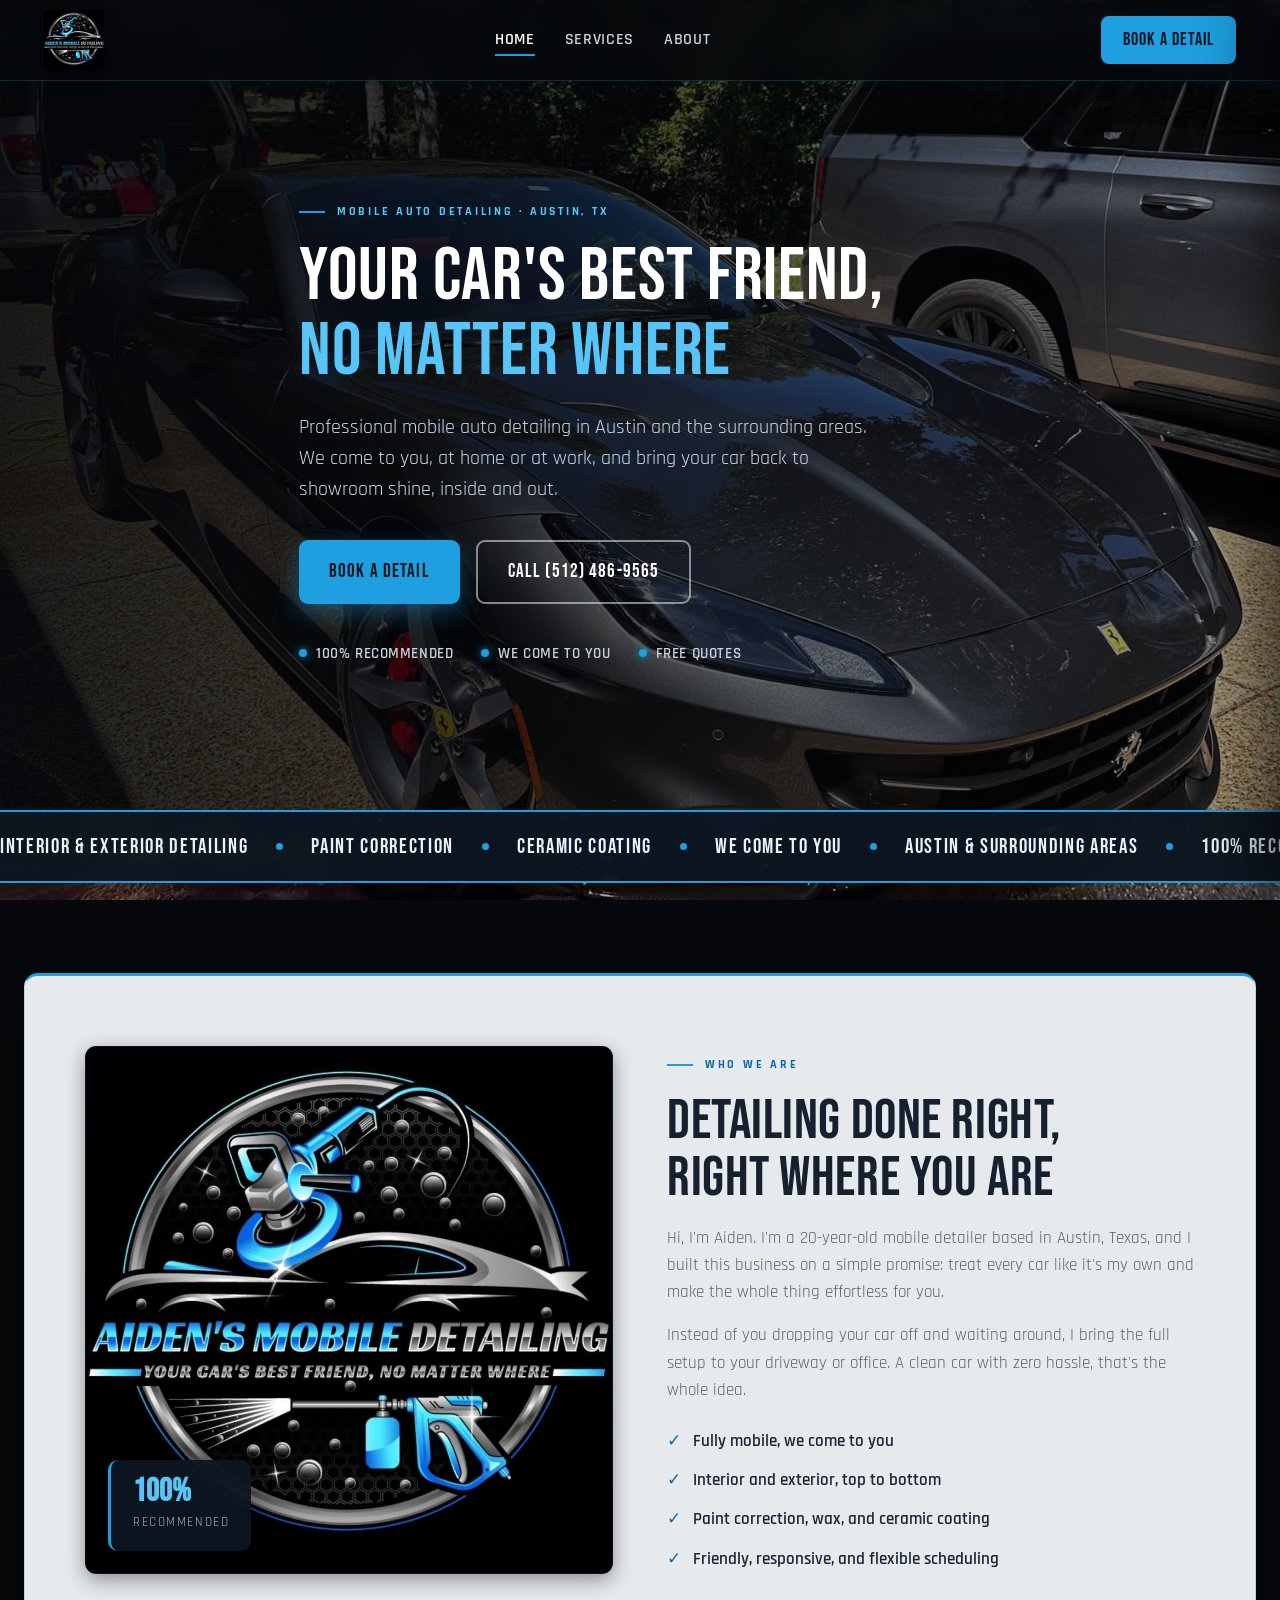
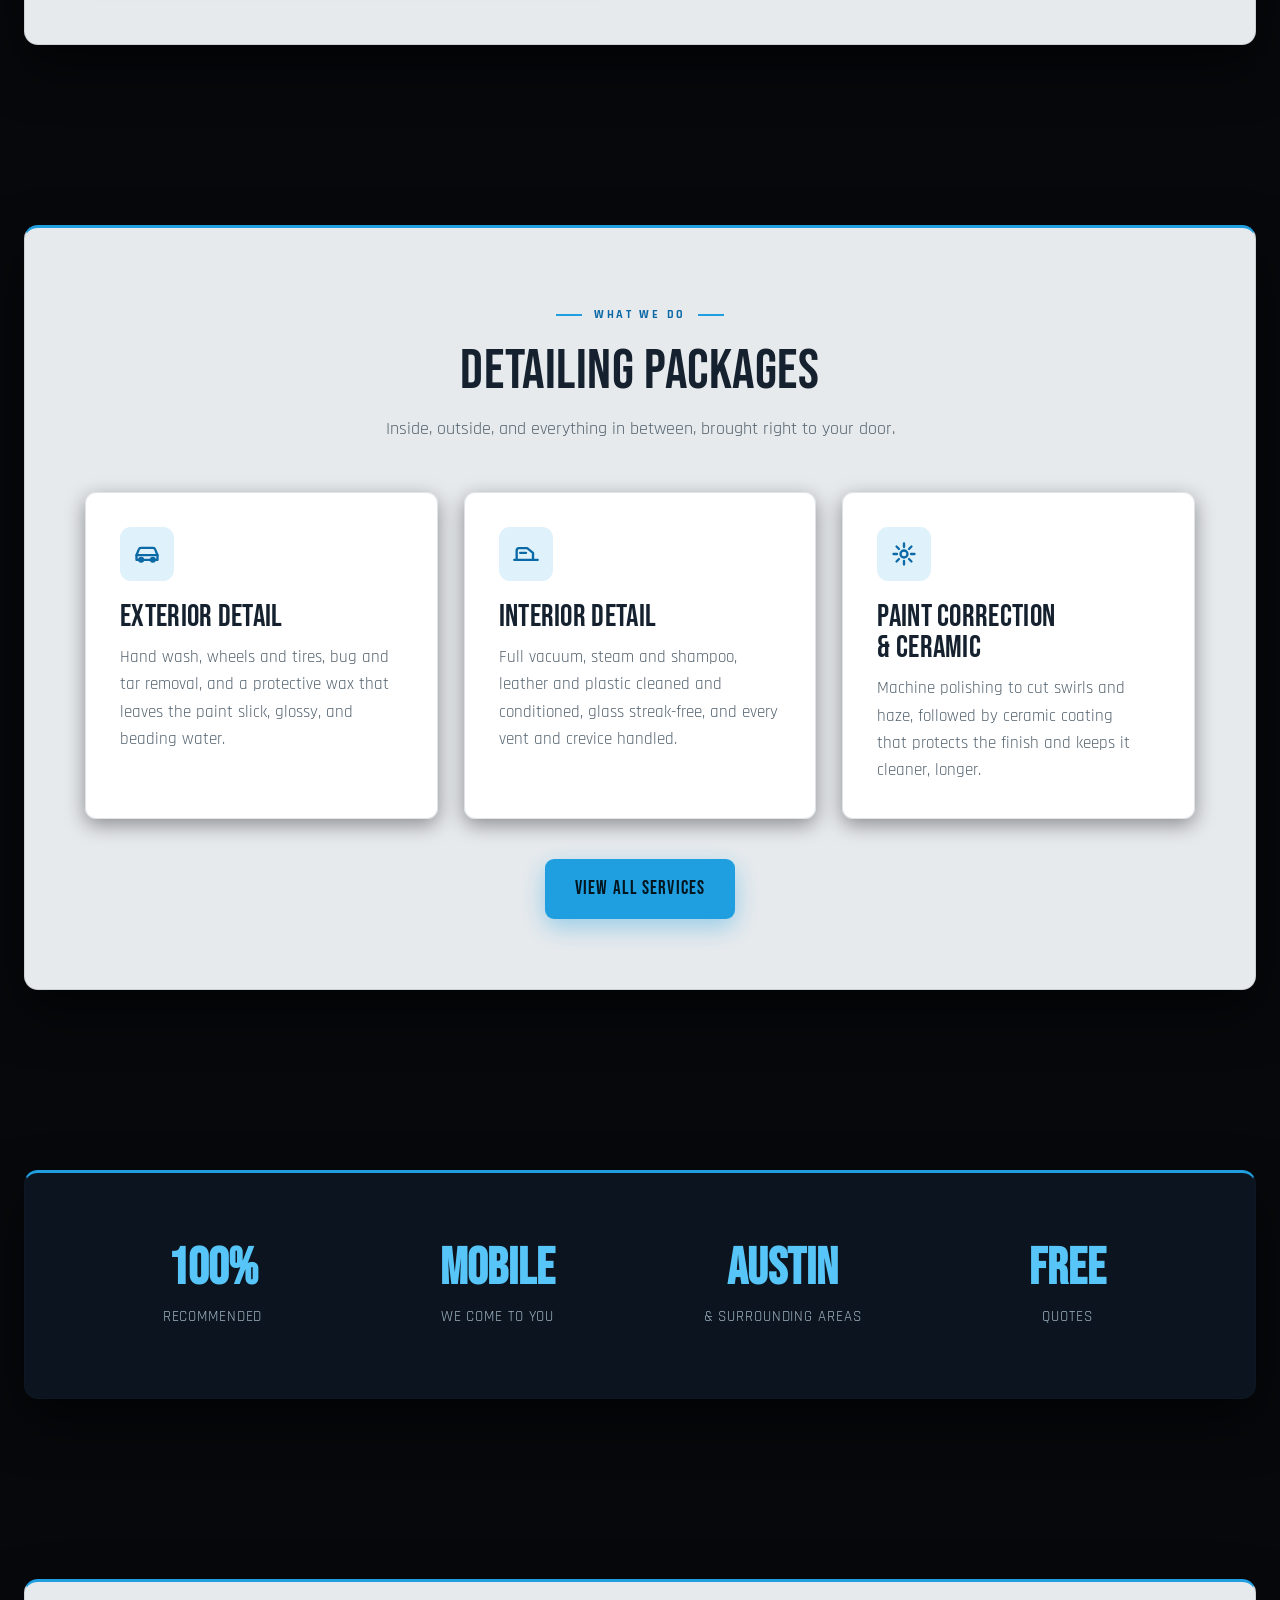
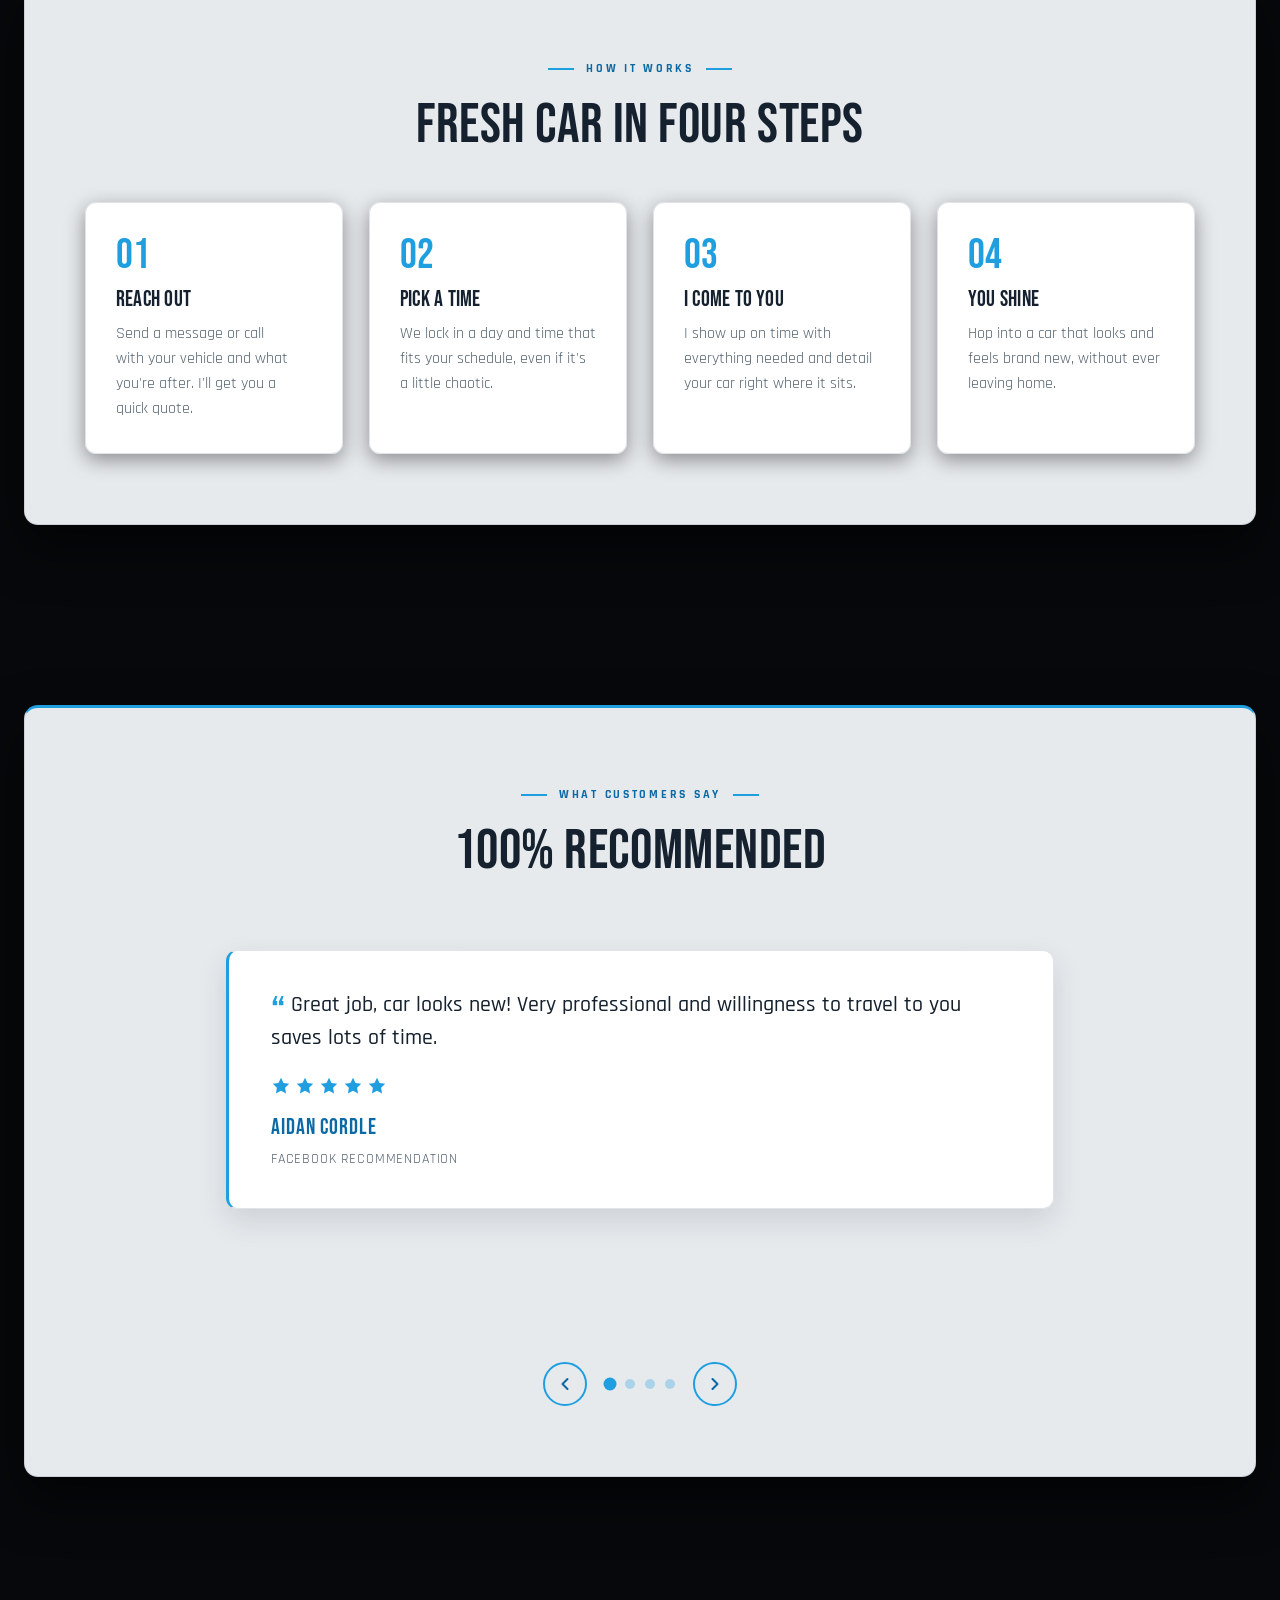
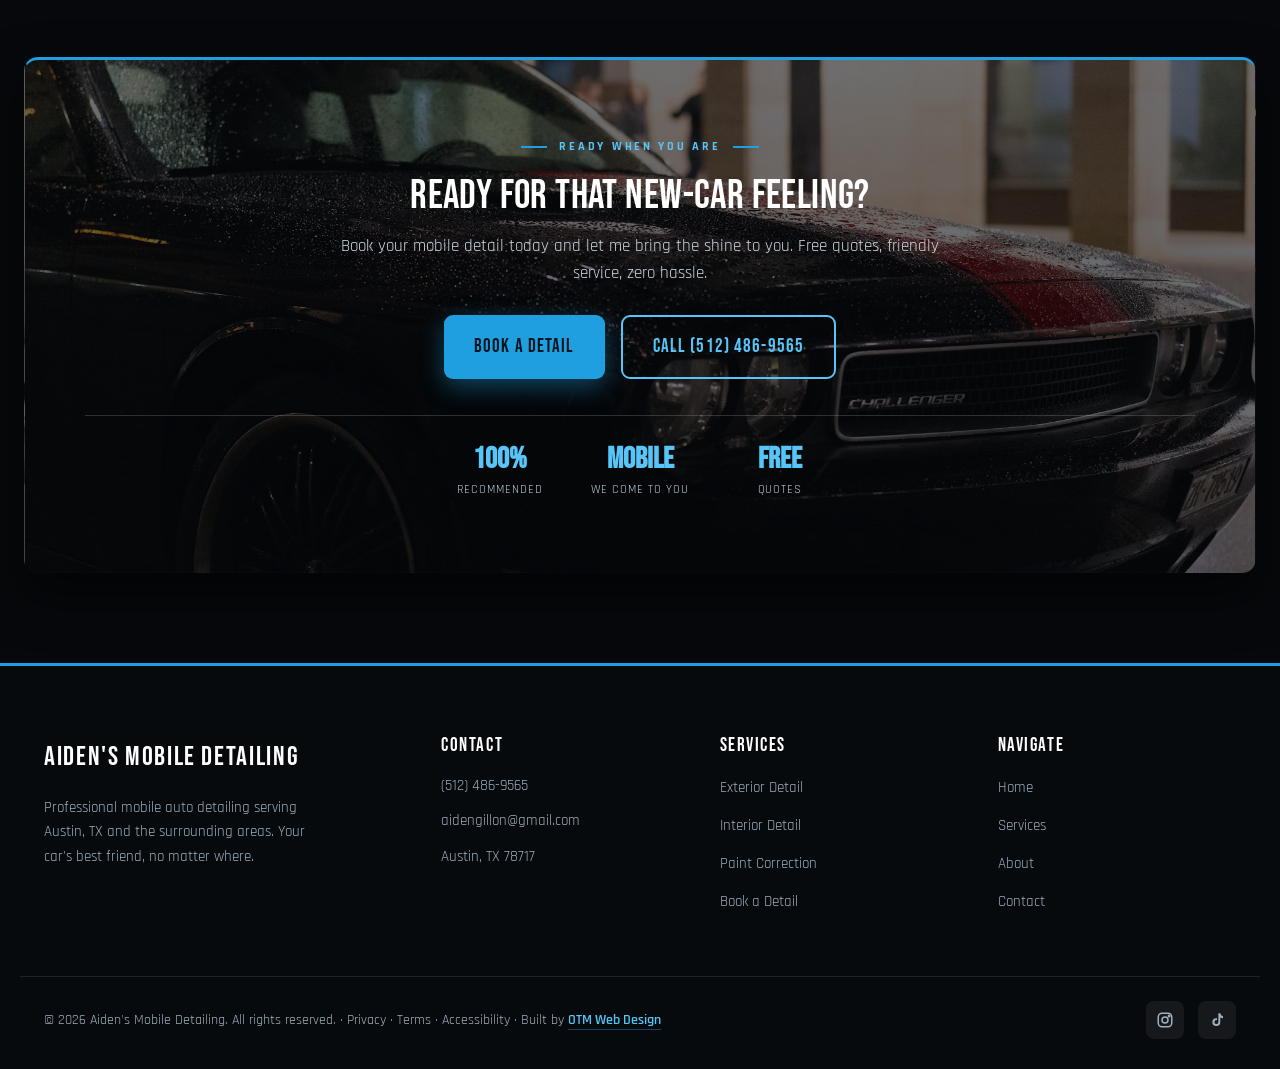
==== commit d067c3ec: "Wrap each testimonial in its own contrast section card Reviews were floating in a large empty frame." ====
--- a/index.html
+++ b/index.html
@@ -217,6 +217,7 @@
       <div class="reviews-viewport" data-reviews>
         <div class="reviews-track">
           <div class="review">
+            <div class="review-card">
             <p class="review-quote">Great job, car looks new! Very professional and willingness to travel to you saves lots of time.</p>
             <div class="review-stars" aria-label="5 out of 5 stars">
               <svg viewBox="0 0 24 24" fill="currentColor"><path d="M12 2l3 6.3 6.9 1-5 4.9 1.2 6.8L12 17.8 5.9 21l1.2-6.8-5-4.9 6.9-1z"/></svg>
@@ -227,8 +228,10 @@
             </div>
             <div class="review-name">Aidan Cordle</div>
             <div class="review-meta">Facebook Recommendation</div>
+            </div>
           </div>
           <div class="review">
+            <div class="review-card">
             <p class="review-quote">Did an awesome job on my S3. The wax and clear coat kept it clean for a long time too. Friendly, responsive, good communicator, and flexible to my chaotic schedule. Going back for a second detail in a few weeks. Aiden has my business!</p>
             <div class="review-stars" aria-label="5 out of 5 stars">
               <svg viewBox="0 0 24 24" fill="currentColor"><path d="M12 2l3 6.3 6.9 1-5 4.9 1.2 6.8L12 17.8 5.9 21l1.2-6.8-5-4.9 6.9-1z"/></svg>
@@ -239,8 +242,10 @@
             </div>
             <div class="review-name">Cody Youshock</div>
             <div class="review-meta">Facebook Recommendation</div>
+            </div>
           </div>
           <div class="review">
+            <div class="review-card">
             <p class="review-quote">Detailed my truck interior and did an excellent job.</p>
             <div class="review-stars" aria-label="5 out of 5 stars">
               <svg viewBox="0 0 24 24" fill="currentColor"><path d="M12 2l3 6.3 6.9 1-5 4.9 1.2 6.8L12 17.8 5.9 21l1.2-6.8-5-4.9 6.9-1z"/></svg>
@@ -251,8 +256,10 @@
             </div>
             <div class="review-name">Marc Joseph</div>
             <div class="review-meta">Facebook Recommendation</div>
+            </div>
           </div>
           <div class="review">
+            <div class="review-card">
             <p class="review-quote">Aiden confirmed our appointment and was early. My Porsche was in bad need of cleaning and I pointed out a few problem spots (between seats, wheels, etc.) that were addressed. The windows are so clean, if they weren't tinted I wouldn't know if they were up or down. I didn't have to drive and leave my vehicle for a few hours.</p>
             <div class="review-stars" aria-label="5 out of 5 stars">
               <svg viewBox="0 0 24 24" fill="currentColor"><path d="M12 2l3 6.3 6.9 1-5 4.9 1.2 6.8L12 17.8 5.9 21l1.2-6.8-5-4.9 6.9-1z"/></svg>
@@ -263,6 +270,7 @@
             </div>
             <div class="review-name">David Kouzmanoff</div>
             <div class="review-meta">Facebook Recommendation</div>
+            </div>
           </div>
         </div>
       </div>
--- a/styles.css
+++ b/styles.css
@@ -21,17 +21,18 @@
   --accent-deep: #0b6aa6;
   --accent-rgb: 31, 159, 224;
 
-  --ink: #e8eef3;
-  --ink-soft: #9fb0bd;
-
-  --frame: rgba(19, 23, 29, 0.86);
-  --frame-card: rgba(28, 33, 41, 0.94);
-  --frame-deep: rgba(8, 11, 15, 0.96);
-  --frame-deep-text: #e8eef3;
-  --frame-deep-soft: #9fb0bd;
+  --ink: #1b2735;
+  --ink-soft: #54636f;
+  --heading: #15212e;
+
+  --frame: rgba(244, 247, 250, 0.95);
+  --frame-card: rgba(255, 255, 255, 0.97);
+  --frame-deep: rgba(13, 22, 33, 0.96);
+  --frame-deep-text: #eaf1f6;
+  --frame-deep-soft: #9fb4c4;
 
   --footer-bg: #070a0d;
-  --line: rgba(120, 160, 190, 0.16);
+  --line: rgba(20, 45, 70, 0.13);
 
   --bg-fallback: #06080b;
   --media-fallback: linear-gradient(150deg, #12181f 0%, #070a0d 100%);
@@ -66,7 +67,7 @@
   background-size: cover;
   background-position: center;
   background-color: var(--bg-fallback);
-  filter: brightness(0.4) saturate(1.05);
+  filter: brightness(0.7) saturate(1.05);
   z-index: -2;
 }
 body::after {
@@ -84,7 +85,7 @@
   letter-spacing: 0.01em;
   text-transform: uppercase;
   text-wrap: balance;
-  color: #fff;
+  color: var(--heading);
 }
 p { text-wrap: pretty; }
 
@@ -112,20 +113,23 @@
   padding: 70px 60px;
 }
 .container--deep { background: var(--frame-deep); }
+.container--deep h2, .container--deep h3 { color: #fff; }
 .container--prose { max-width: 880px; }
 
 /* ---------- EYEBROW ---------- */
-.eyebrow { display: inline-flex; align-items: center; gap: 12px; font-size: 0.78rem; font-weight: 700; letter-spacing: 0.22em; text-transform: uppercase; color: var(--accent-bright); margin-bottom: 18px; }
+.eyebrow { display: inline-flex; align-items: center; gap: 12px; font-size: 0.78rem; font-weight: 700; letter-spacing: 0.22em; text-transform: uppercase; color: var(--accent-deep); margin-bottom: 18px; }
 .eyebrow::before { content: ""; width: 26px; height: 2px; background: var(--accent); }
 .eyebrow--center { justify-content: center; }
 .eyebrow--center::after { content: ""; width: 26px; height: 2px; background: var(--accent); }
+.hero .eyebrow, .page-hero .eyebrow, .cta .eyebrow, .container--deep .eyebrow { color: var(--accent-bright); }
 
 /* ---------- BUTTONS ---------- */
 .btn { display: inline-flex; align-items: center; justify-content: center; gap: 10px; font-family: var(--font-display); font-size: 1.18rem; letter-spacing: 0.06em; text-transform: uppercase; padding: 15px 30px; border-radius: 9px; transition: transform 0.2s ease, background 0.2s ease, color 0.2s ease, box-shadow 0.2s ease; }
 .btn-primary { background: var(--accent); color: #03161f; box-shadow: 0 8px 24px rgba(var(--accent-rgb), 0.4); }
 .btn-primary:hover { background: var(--accent-bright); transform: translateY(-3px); box-shadow: 0 12px 30px rgba(var(--accent-rgb), 0.5); }
-.btn-outline { border: 2px solid var(--accent); color: var(--accent-bright); }
+.btn-outline { border: 2px solid var(--accent); color: var(--accent-deep); }
 .btn-outline:hover { background: var(--accent); color: #03161f; transform: translateY(-3px); }
+.cta .btn-outline { color: var(--accent-bright); border-color: var(--accent-bright); }
 .btn-ghost { border: 2px solid rgba(255, 255, 255, 0.5); color: #fff; }
 .btn-ghost:hover { background: #fff; color: #06080b; transform: translateY(-3px); }
 .btn-block { width: 100%; }
@@ -173,7 +177,7 @@
 .hero { position: relative; min-height: 90vh; display: flex; align-items: center; padding: 140px 0 90px; background-color: #06080b; background-size: cover; background-position: center; overflow: hidden; }
 .hero::before { content: ""; position: absolute; inset: 0; background: linear-gradient(100deg, rgba(4, 6, 9, 0.92) 0%, rgba(4, 6, 9, 0.74) 44%, rgba(4, 6, 9, 0.34) 100%); }
 .hero-content { position: relative; max-width: 730px; }
-.hero h1 { margin-bottom: 22px; }
+.hero h1 { color: #fff; margin-bottom: 22px; }
 .hero h1 span { color: var(--accent-bright); }
 .hero p { color: #cdd9e2; font-size: 1.22rem; max-width: 590px; margin-bottom: 34px; }
 .hero-actions { display: flex; flex-wrap: wrap; gap: 16px; }
@@ -183,10 +187,10 @@
 
 /* ---------- PAGE HERO ---------- */
 .page-hero { position: relative; display: flex; align-items: center; text-align: center; min-height: 48vh; padding: 150px 0 80px; background-color: #06080b; background-size: cover; background-position: center; border-bottom: 3px solid var(--accent); overflow: hidden; }
-.page-hero::before { content: ""; position: absolute; inset: 0; background: linear-gradient(180deg, rgba(4, 6, 9, 0.84) 0%, rgba(4, 6, 9, 0.68) 100%); }
+.page-hero::before { content: ""; position: absolute; inset: 0; background: linear-gradient(180deg, rgba(4, 6, 9, 0.76) 0%, rgba(4, 6, 9, 0.61) 100%); }
 .page-hero .inner { position: relative; max-width: 840px; }
 .page-hero .eyebrow { justify-content: center; }
-.page-hero h1 { margin-bottom: 18px; }
+.page-hero h1 { color: #fff; margin-bottom: 18px; }
 .page-hero p { color: #cdd9e2; font-size: 1.15rem; max-width: 640px; margin: 0 auto; }
 .page-hero--short { min-height: 30vh; padding: 140px 0 56px; background-image: linear-gradient(150deg, #0e141b 0%, #06080b 100%); }
 .page-hero--short::before { background: none; }
@@ -215,19 +219,19 @@
 .intro-media img { width: 100%; height: 100%; min-height: 400px; object-fit: cover; }
 .intro-badge { position: absolute; bottom: 22px; left: 22px; background: var(--frame-deep); color: #fff; padding: 16px 22px; border-radius: 10px; border-left: 3px solid var(--accent); box-shadow: var(--shadow-lift); z-index: 2; }
 .intro-badge strong { display: block; font-family: var(--font-display); font-size: 2rem; color: var(--accent-bright); line-height: 1; }
-.intro-badge span { font-size: 0.82rem; letter-spacing: 0.12em; text-transform: uppercase; color: var(--ink-soft); }
+.intro-badge span { font-size: 0.82rem; letter-spacing: 0.12em; text-transform: uppercase; color: var(--frame-deep-soft); }
 .intro-copy h2 { margin-bottom: 18px; }
 .intro-copy p { color: var(--ink-soft); }
 .intro-copy p + p { margin-top: 16px; }
 .intro-list { margin-top: 24px; display: grid; gap: 12px; }
 .intro-list li { display: flex; gap: 12px; font-weight: 600; color: var(--ink); }
-.intro-list li::before { content: "\2713"; color: var(--accent-bright); font-weight: 700; }
+.intro-list li::before { content: "\2713"; color: var(--accent-deep); font-weight: 700; }
 
 /* ---------- CARD GRID ---------- */
 .card-grid { display: grid; grid-template-columns: repeat(3, 1fr); gap: 26px; }
 .card { background: var(--frame-card); border: 1px solid var(--line); border-radius: var(--radius-card); padding: 34px; box-shadow: var(--shadow-soft); transition: transform 0.25s ease, box-shadow 0.25s ease, border-color 0.25s ease; }
 .card:hover { transform: translateY(-4px); box-shadow: var(--shadow-lift); border-color: var(--accent); }
-.card-icon { width: 54px; height: 54px; display: flex; align-items: center; justify-content: center; border-radius: 11px; background: rgba(var(--accent-rgb), 0.16); color: var(--accent-bright); margin-bottom: 20px; }
+.card-icon { width: 54px; height: 54px; display: flex; align-items: center; justify-content: center; border-radius: 11px; background: rgba(var(--accent-rgb), 0.14); color: var(--accent-deep); margin-bottom: 20px; }
 .card-icon svg { width: 28px; height: 28px; }
 .card h3 { margin-bottom: 12px; }
 .card p { color: var(--ink-soft); }
@@ -252,17 +256,18 @@
 /* ============================================================
    REVIEWS / TESTIMONIALS CAROUSEL
    ============================================================ */
-.reviews-viewport { position: relative; max-width: 840px; margin: 0 auto; overflow: hidden; }
+.reviews-viewport { position: relative; max-width: 880px; margin: 0 auto; overflow: hidden; }
 .reviews-track { display: flex; transition: transform 0.55s cubic-bezier(0.5, 0.05, 0.2, 1); }
-.review { min-width: 100%; padding: 8px 10px; }
-.review-quote { font-size: 1.35rem; line-height: 1.5; color: #fff; font-weight: 500; text-wrap: pretty; }
+.review { min-width: 100%; padding: 22px 26px; }
+.review-card { background: var(--frame-card); border: 1px solid var(--line); border-left: 3px solid var(--accent); border-radius: var(--radius-card); box-shadow: 0 12px 30px rgba(15, 30, 50, 0.12); padding: 38px 42px; }
+.review-quote { font-size: 1.35rem; line-height: 1.5; color: var(--heading); font-weight: 500; text-wrap: pretty; }
 .review-quote::before { content: "\201C"; font-family: var(--font-display); color: var(--accent); font-size: 2.6rem; line-height: 0; vertical-align: -0.35em; margin-right: 6px; }
-.review-stars { display: flex; gap: 4px; margin: 22px 0 14px; color: var(--accent-bright); }
+.review-stars { display: flex; gap: 4px; margin: 22px 0 14px; color: var(--accent); }
 .review-stars svg { width: 20px; height: 20px; }
-.review-name { font-family: var(--font-display); font-size: 1.4rem; letter-spacing: 0.04em; color: var(--accent-bright); }
+.review-name { font-family: var(--font-display); font-size: 1.4rem; letter-spacing: 0.04em; color: var(--accent-deep); }
 .review-meta { font-size: 0.86rem; letter-spacing: 0.06em; text-transform: uppercase; color: var(--ink-soft); margin-top: 2px; }
 .reviews-controls { display: flex; align-items: center; justify-content: center; gap: 18px; margin-top: 34px; }
-.rev-btn { width: 44px; height: 44px; border-radius: 50%; border: 2px solid var(--accent); color: var(--accent-bright); display: flex; align-items: center; justify-content: center; transition: background 0.2s ease, color 0.2s ease, transform 0.2s ease; }
+.rev-btn { width: 44px; height: 44px; border-radius: 50%; border: 2px solid var(--accent); color: var(--accent-deep); display: flex; align-items: center; justify-content: center; transition: background 0.2s ease, color 0.2s ease, transform 0.2s ease; }
 .rev-btn:hover { background: var(--accent); color: #03161f; transform: translateY(-2px); }
 .rev-btn svg { width: 20px; height: 20px; }
 .rev-dots { display: flex; gap: 10px; }
@@ -272,10 +277,9 @@
 /* ============================================================
    CTA STRIP
    ============================================================ */
-.cta { position: relative; overflow: hidden; text-align: center; color: #fff; background-color: #06080b; background-image: url('assets/cta-bg.jpg'); background-size: cover; background-position: center; }
-.cta::before { content: ""; position: absolute; inset: 0; background: linear-gradient(180deg, rgba(5, 8, 12, 0.84), rgba(5, 8, 12, 0.9)); }
+.cta { position: relative; overflow: hidden; backdrop-filter: none; text-align: center; color: #fff; background-color: #06080b; background-image: linear-gradient(180deg, rgba(5, 8, 12, 0.58), rgba(5, 8, 12, 0.62)), url('assets/cta-bg.jpg'); background-size: cover; background-position: center; }
 .cta > * { position: relative; }
-.cta h2 { font-size: clamp(1.9rem, 3.2vw, 2.7rem); margin-bottom: 16px; }
+.cta h2 { color: #fff; font-size: clamp(1.9rem, 3.2vw, 2.7rem); margin-bottom: 16px; }
 .cta p { color: #cdd9e2; max-width: 650px; margin: 0 auto 28px; }
 .cta-actions { display: flex; flex-wrap: wrap; gap: 16px; justify-content: center; }
 .cta-trust { display: flex; justify-content: center; gap: 20px; flex-wrap: wrap; margin-top: 36px; padding-top: 28px; border-top: 1px solid rgba(255, 255, 255, 0.16); }
@@ -313,28 +317,28 @@
 .contact-info > p { color: var(--ink-soft); margin-bottom: 26px; }
 .contact-list { display: grid; gap: 16px; margin-bottom: 30px; }
 .contact-list li { display: flex; flex-direction: column; gap: 4px; padding-bottom: 15px; border-bottom: 1px solid var(--line); }
-.contact-label { font-size: 0.74rem; font-weight: 700; letter-spacing: 0.14em; text-transform: uppercase; color: var(--accent-bright); }
+.contact-label { font-size: 0.74rem; font-weight: 700; letter-spacing: 0.14em; text-transform: uppercase; color: var(--accent-deep); }
 .contact-list a { color: var(--ink); font-weight: 600; transition: color 0.2s ease; }
-.contact-list a:hover { color: var(--accent-bright); }
+.contact-list a:hover { color: var(--accent-deep); }
 .contact-trust { display: flex; gap: 26px; flex-wrap: wrap; }
-.contact-trust strong { display: block; font-family: var(--font-display); font-size: 1.8rem; color: var(--accent-bright); line-height: 1; }
+.contact-trust strong { display: block; font-family: var(--font-display); font-size: 1.8rem; color: var(--accent-deep); line-height: 1; }
 .contact-trust span { font-size: 0.74rem; letter-spacing: 0.08em; text-transform: uppercase; color: var(--ink-soft); }
 
 .form-card { background: var(--frame-card); border: 1px solid var(--line); border-radius: var(--radius-card); padding: 38px; box-shadow: var(--shadow-soft); }
 .field { margin-bottom: 20px; }
 .field label { display: block; font-weight: 700; letter-spacing: 0.04em; text-transform: uppercase; font-size: 0.82rem; margin-bottom: 8px; color: var(--ink); }
-.field input, .field textarea, .field select { width: 100%; padding: 13px 15px; border: 1px solid var(--line); border-radius: 8px; background: rgba(6, 9, 13, 0.7); color: var(--ink); font-size: 1rem; transition: border-color 0.2s ease, box-shadow 0.2s ease; }
-.field input::placeholder, .field textarea::placeholder { color: #6c7c88; }
+.field input, .field textarea, .field select { width: 100%; padding: 13px 15px; border: 1px solid var(--line); border-radius: 8px; background: #fff; color: var(--ink); font-size: 1rem; transition: border-color 0.2s ease, box-shadow 0.2s ease; }
+.field input::placeholder, .field textarea::placeholder { color: #97a3ad; }
 .field input:focus, .field textarea:focus, .field select:focus { outline: none; border-color: var(--accent); box-shadow: 0 0 0 3px rgba(var(--accent-rgb), 0.25); }
 .field textarea { min-height: 130px; resize: vertical; }
-.field select option { background: #0c1218; }
+.field select option { background: #fff; color: var(--ink); }
 .field-row { display: grid; grid-template-columns: 1fr 1fr; gap: 18px; }
 .form-fineprint { margin-top: 14px; font-size: 0.85rem; color: var(--ink-soft); text-align: center; }
 
 /* ---------- THANK YOU ---------- */
 .thankyou { padding-top: 150px; }
 .thankyou-card { max-width: 600px; margin: 0 auto; text-align: center; }
-.thankyou-icon { width: 84px; height: 84px; margin: 0 auto 28px; border-radius: 50%; background: rgba(var(--accent-rgb), 0.16); display: flex; align-items: center; justify-content: center; color: var(--accent-bright); }
+.thankyou-icon { width: 84px; height: 84px; margin: 0 auto 28px; border-radius: 50%; background: rgba(var(--accent-rgb), 0.14); display: flex; align-items: center; justify-content: center; color: var(--accent-deep); }
 .thankyou-icon svg { width: 42px; height: 42px; }
 .thankyou-card h1 { margin-bottom: 16px; }
 .thankyou-card p { max-width: 520px; margin: 0 auto 24px; color: var(--ink-soft); font-size: 1.1rem; }
@@ -345,8 +349,8 @@
 .prose h2 { font-size: 1.55rem; margin: 34px 0 12px; }
 .prose p, .prose li { color: var(--ink-soft); margin-bottom: 12px; }
 .prose ul { padding-left: 22px; list-style: disc; margin-bottom: 12px; }
-.prose a { color: var(--accent-bright); border-bottom: 1px solid rgba(var(--accent-rgb), 0.4); }
-.prose a:hover { color: #fff; }
+.prose a { color: var(--accent-deep); border-bottom: 1px solid rgba(var(--accent-rgb), 0.4); }
+.prose a:hover { color: var(--ink); }
 
 /* ---------- MOBILE CALL BAR ---------- */
 .call-bar { display: none; position: fixed; bottom: 0; left: 0; right: 0; z-index: 90; background: var(--accent); color: #03161f; text-align: center; padding: 13px; font-family: var(--font-display); font-size: 1.25rem; letter-spacing: 0.06em; box-shadow: 0 -6px 18px rgba(0, 0, 0, 0.4); }
@@ -382,6 +386,8 @@
   .stats-grid { grid-template-columns: 1fr; gap: 28px; }
   .footer-grid { grid-template-columns: 1fr; }
   .field-row { grid-template-columns: 1fr; }
+  .review { padding: 12px 2px; }
+  .review-card { padding: 26px 22px; }
   .page-hero { padding: 130px 0 64px; }
   .hero-actions { flex-direction: column; }
   .hero-actions .btn { width: 100%; }
